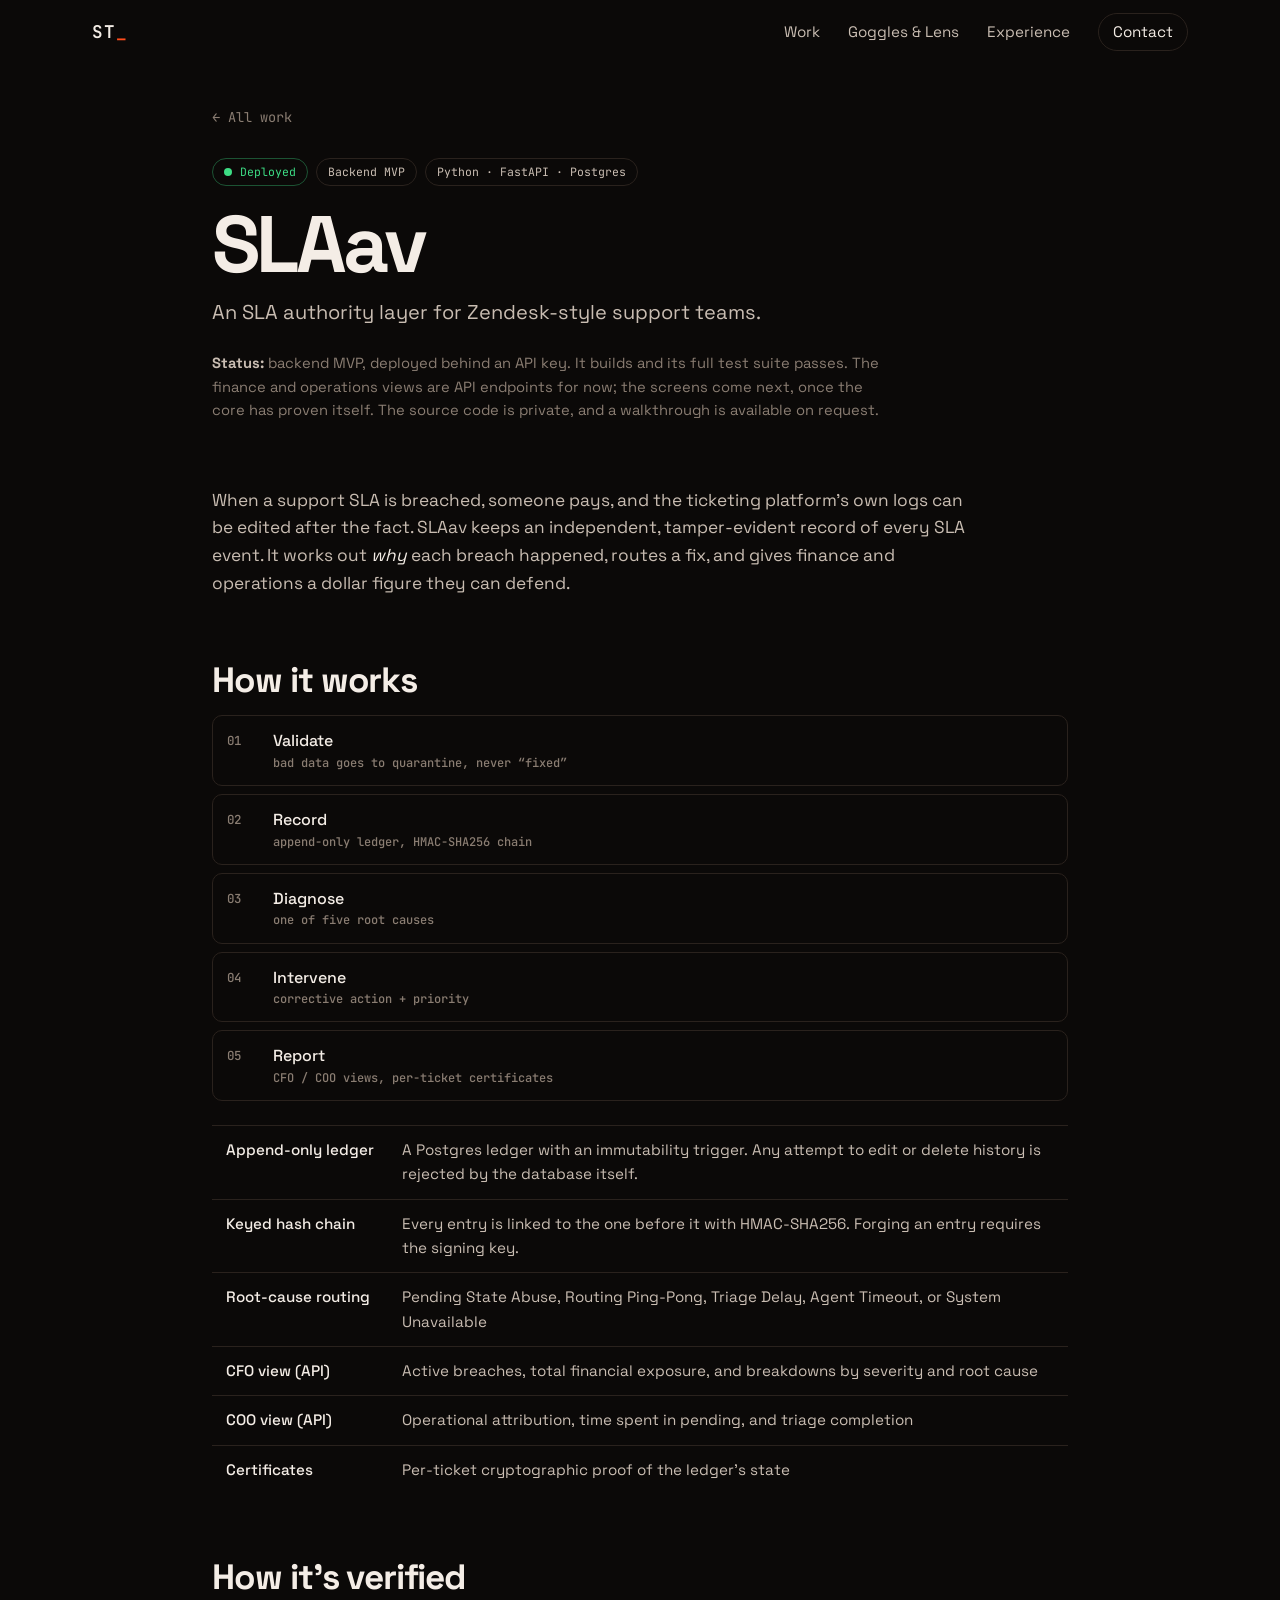
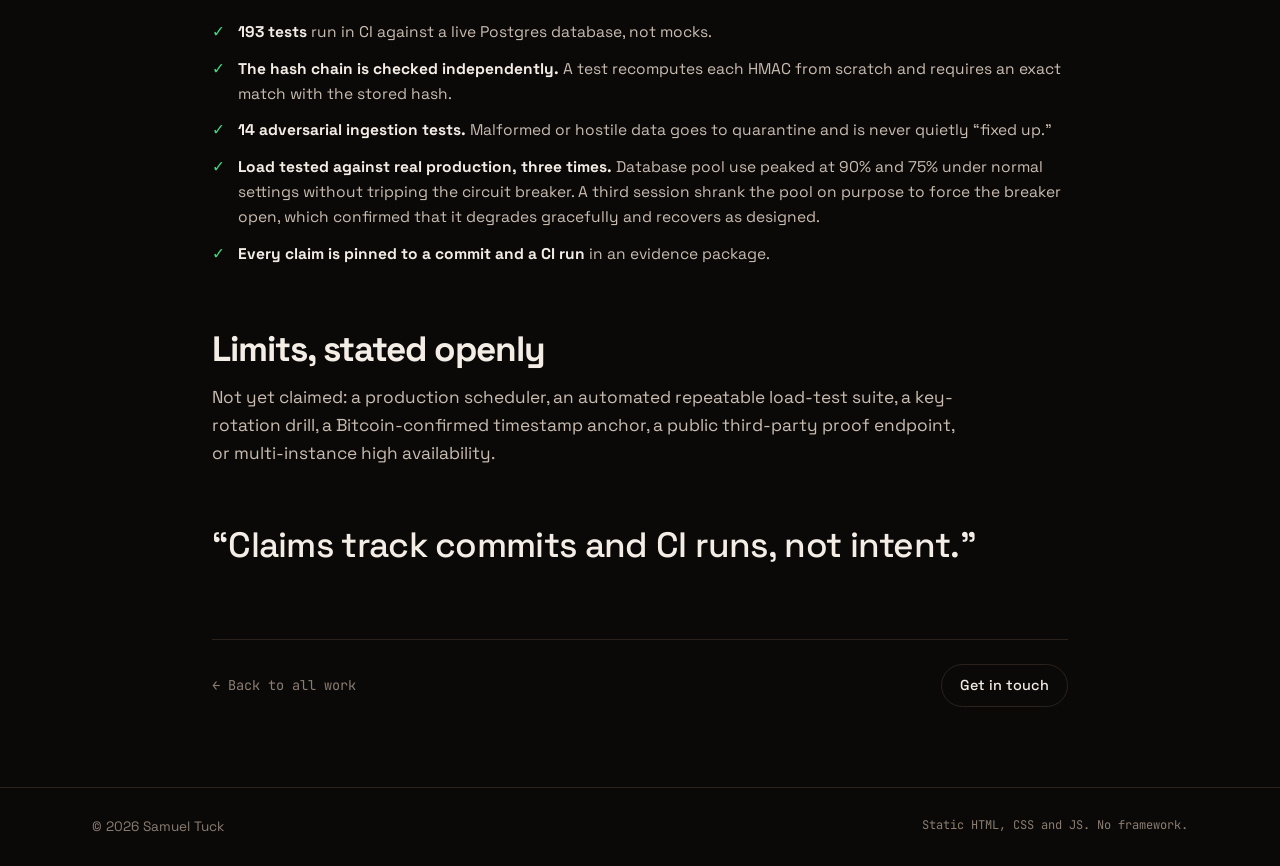
==== slaav.html @ 69db70e6 "Move write-ups onto the site as case-study pages MERCYZERO and SLAav write-ups now live at mercyzero" ====
<!DOCTYPE html>
<html lang="en">
<head>
  <meta charset="UTF-8">
  <meta name="viewport" content="width=device-width, initial-scale=1.0">
  <title>SLAav | Samuel Tuck</title>
  <meta name="description" content="SLAav: a tamper-evident SLA authority layer for support teams. How it works and how it is verified.">
  <meta name="theme-color" content="#0b0908">
  <link rel="preconnect" href="https://fonts.googleapis.com">
  <link rel="preconnect" href="https://fonts.gstatic.com" crossorigin>
  <link href="https://fonts.googleapis.com/css2?family=Space+Grotesk:wght@400;500;700&family=JetBrains+Mono:wght@400;600&display=swap" rel="stylesheet">
  <link rel="stylesheet" href="styles.css">
</head>
<body class="case">
  <a class="skip" href="#main">Skip to content</a>

  <header class="site-header scrolled" id="siteHeader">
    <div class="container nav">
      <a href="index.html" class="logo">ST<span class="ember">_</span></a>
      <nav class="nav-menu" id="navMenu" aria-label="Primary">
        <a href="index.html#work">Work</a>
        <a href="index.html#method">Goggles &amp; Lens</a>
        <a href="index.html#experience">Experience</a>
        <a href="index.html#contact" class="nav-cta">Contact</a>
      </nav>
      <button class="nav-toggle" id="navToggle" aria-label="Toggle menu" aria-expanded="false" aria-controls="navMenu">
        <span></span><span></span>
      </button>
    </div>
  </header>

  <main id="main" class="case-main">
    <div class="container case-wrap">
      <a class="back" href="index.html#work">← All work</a>

      <header class="case-head">
        <div class="feature-head">
          <span class="tag tag-live"><span class="dot"></span> Deployed</span>
          <span class="tag">Backend MVP</span>
          <span class="tag">Python · FastAPI · Postgres</span>
        </div>
        <h1 class="case-title">SLAav</h1>
        <p class="lede">An SLA authority layer for Zendesk-style support teams.</p>
        <p class="case-note"><b>Status:</b> backend MVP, deployed behind an API key. It builds and its full test suite passes. The finance and operations views are API endpoints for now; the screens come next, once the core has proven itself. The source code is private, and a walkthrough is available on request.</p>
      </header>

      <section class="case-sec">
        <p class="case-p">When a support SLA is breached, someone pays, and the ticketing platform's own logs can be edited after the fact. SLAav keeps an independent, tamper-evident record of every SLA event. It works out <em>why</em> each breach happened, routes a fix, and gives finance and operations a dollar figure they can defend.</p>
      </section>

      <section class="case-sec">
        <h2>How it works</h2>
        <figure class="pipeline">
          <ol>
            <li><span>01</span>Validate<em>bad data goes to quarantine, never &ldquo;fixed&rdquo;</em></li>
            <li><span>02</span>Record<em>append-only ledger, HMAC-SHA256 chain</em></li>
            <li><span>03</span>Diagnose<em>one of five root causes</em></li>
            <li><span>04</span>Intervene<em>corrective action + priority</em></li>
            <li><span>05</span>Report<em>CFO / COO views, per-ticket certificates</em></li>
          </ol>
        </figure>
        <div class="table-wrap">
          <table class="case-table">
            <tr><th>Append-only ledger</th><td>A Postgres ledger with an immutability trigger. Any attempt to edit or delete history is rejected by the database itself.</td></tr>
            <tr><th>Keyed hash chain</th><td>Every entry is linked to the one before it with HMAC-SHA256. Forging an entry requires the signing key.</td></tr>
            <tr><th>Root-cause routing</th><td>Pending State Abuse, Routing Ping-Pong, Triage Delay, Agent Timeout, or System Unavailable</td></tr>
            <tr><th>CFO view (API)</th><td>Active breaches, total financial exposure, and breakdowns by severity and root cause</td></tr>
            <tr><th>COO view (API)</th><td>Operational attribution, time spent in pending, and triage completion</td></tr>
            <tr><th>Certificates</th><td>Per-ticket cryptographic proof of the ledger's state</td></tr>
          </table>
        </div>
      </section>

      <section class="case-sec">
        <h2>How it's verified</h2>
        <ul class="proof">
          <li><b>193 tests</b> run in CI against a live Postgres database, not mocks.</li>
          <li><b>The hash chain is checked independently.</b> A test recomputes each HMAC from scratch and requires an exact match with the stored hash.</li>
          <li><b>14 adversarial ingestion tests.</b> Malformed or hostile data goes to quarantine and is never quietly &ldquo;fixed up.&rdquo;</li>
          <li><b>Load tested against real production, three times.</b> Database pool use peaked at 90% and 75% under normal settings without tripping the circuit breaker. A third session shrank the pool on purpose to force the breaker open, which confirmed that it degrades gracefully and recovers as designed.</li>
          <li><b>Every claim is pinned to a commit and a CI run</b> in an evidence package.</li>
        </ul>
      </section>

      <section class="case-sec">
        <h2>Limits, stated openly</h2>
        <p class="case-p">Not yet claimed: a production scheduler, an automated repeatable load-test suite, a key-rotation drill, a Bitcoin-confirmed timestamp anchor, a public third-party proof endpoint, or multi-instance high availability.</p>
        <blockquote class="motto">&ldquo;Claims track commits and CI runs, not intent.&rdquo;</blockquote>
      </section>

      <div class="case-end">
        <a class="back" href="index.html#work">← Back to all work</a>
        <a class="btn btn-ghost btn-sm" href="index.html#contact">Get in touch</a>
      </div>
    </div>
  </main>

  <footer class="footer">
    <div class="container footer-inner">
      <span>© 2026 Samuel Tuck</span>
      <span class="mono">Static HTML, CSS and JS. No framework.</span>
    </div>
  </footer>

  <script src="main.js"></script>
</body>
</html>
---- styles.css ----
:root {
  --bg: #0b0908;
  --bg-2: #13100e;
  --bg-3: #1b1613;
  --line: #2a221d;
  --text: #f4ede6;
  --text-2: #c9bdb2;
  --muted: #8a7d72;
  --hot: #ff4d1c;
  --hot-2: #ffb02e;
  --ok: #3ddc84;
  --bad: #ff5a5a;
  --grad: linear-gradient(100deg, var(--hot) 0%, var(--hot-2) 100%);
  --sans: "Space Grotesk", system-ui, -apple-system, "Segoe UI", sans-serif;
  --mono: "JetBrains Mono", ui-monospace, SFMono-Regular, Menlo, monospace;
  --max: 1160px;
  --radius: 14px;
}

*, *::before, *::after { box-sizing: border-box; margin: 0; padding: 0; }

html { scroll-behavior: smooth; scroll-padding-top: 72px; }

body {
  background: var(--bg);
  color: var(--text);
  font-family: var(--sans);
  line-height: 1.6;
  -webkit-font-smoothing: antialiased;
  overflow-x: hidden;
}

a { color: inherit; text-decoration: none; }
code, .mono { font-family: var(--mono); }
::selection { background: var(--hot); color: #000; }

.skip {
  position: absolute; left: -999px; top: 8px;
  background: var(--hot); color: #000; padding: 8px 12px; border-radius: 6px; z-index: 100;
}
.skip:focus { left: 8px; }

:focus-visible { outline: 2px solid var(--hot-2); outline-offset: 3px; border-radius: 4px; }

.container { width: 100%; max-width: var(--max); margin: 0 auto; padding: 0 16px; }
@media (min-width: 720px) { .container { padding: 0 32px; } }

.hot {
  background: var(--grad);
  -webkit-background-clip: text; background-clip: text;
  color: transparent;
}
.ember { color: var(--hot); }

/* Header */
.site-header {
  position: fixed; inset: 0 0 auto 0; z-index: 50;
  transition: background .3s, border-color .3s;
  border-bottom: 1px solid transparent;
}
.site-header.scrolled {
  background: rgba(11, 9, 8, .82);
  backdrop-filter: blur(12px);
  border-color: var(--line);
}
.nav { display: flex; align-items: center; justify-content: space-between; height: 64px; }
.logo { font-family: var(--mono); font-weight: 600; font-size: 1.1rem; letter-spacing: .05em; }
.nav-menu { display: flex; gap: 28px; align-items: center; font-size: .95rem; color: var(--text-2); }
.nav-menu a { transition: color .2s; }
.nav-menu a:hover { color: var(--text); }
.nav-cta { color: var(--text) !important; border: 1px solid var(--line); padding: 6px 14px; border-radius: 999px; }
.nav-cta:hover { border-color: var(--hot); }
.nav-toggle { display: none; background: none; border: 0; width: 36px; height: 36px; cursor: pointer; position: relative; }
.nav-toggle span { position: absolute; left: 7px; right: 7px; height: 2px; background: var(--text); transition: transform .25s; }
.nav-toggle span:first-child { top: 13px; }
.nav-toggle span:last-child { top: 21px; }
.nav-toggle.open span:first-child { transform: translateY(4px) rotate(45deg); }
.nav-toggle.open span:last-child { transform: translateY(-4px) rotate(-45deg); }

@media (max-width: 719px) {
  .nav-toggle { display: block; }
  .nav-menu {
    position: fixed; top: 64px; left: 0; right: 0;
    flex-direction: column; align-items: flex-start; gap: 0;
    background: var(--bg); border-bottom: 1px solid var(--line);
    padding: 8px 16px 20px; transform: translateY(-120%); transition: transform .3s;
  }
  .nav-menu.open { transform: none; }
  .nav-menu a { padding: 12px 0; width: 100%; }
  .nav-cta { border: 0; padding: 12px 0; }
}

/* Hero */
.hero { position: relative; padding: 140px 0 72px; overflow: hidden; }
.glow {
  position: absolute; width: 900px; height: 900px; top: -420px; right: -260px;
  background: radial-gradient(closest-side, rgba(255, 77, 28, .28), rgba(255, 176, 46, .08) 55%, transparent 75%);
  pointer-events: none; filter: blur(10px);
  animation: drift 14s ease-in-out infinite alternate;
}
.glow-low { top: auto; bottom: -520px; left: 50%; right: auto; transform: translateX(-50%); animation: none; }
@keyframes drift { to { transform: translate(-120px, 80px) scale(1.1); } }

.hero-grid { position: relative; display: grid; gap: 48px; align-items: center; }
@media (min-width: 960px) { .hero-grid { grid-template-columns: 1.15fr 1fr; } }

.eyebrow {
  display: inline-flex; align-items: center; gap: 10px;
  font-family: var(--mono); font-size: .8rem; color: var(--text-2);
  border: 1px solid var(--line); border-radius: 999px; padding: 6px 14px; margin-bottom: 28px;
}
.dot { width: 8px; height: 8px; border-radius: 50%; background: var(--ok); box-shadow: 0 0 0 0 rgba(61, 220, 132, .6); animation: pulse 2s infinite; display: inline-block; }
@keyframes pulse { 70% { box-shadow: 0 0 0 8px rgba(61, 220, 132, 0); } 100% { box-shadow: 0 0 0 0 rgba(61, 220, 132, 0); } }

h1 { font-size: clamp(2.8rem, 8vw, 5.6rem); line-height: .98; letter-spacing: -.04em; font-weight: 700; margin-bottom: 24px; }
.lede { font-size: clamp(1.05rem, 2vw, 1.25rem); color: var(--text-2); max-width: 34em; margin-bottom: 36px; }

.cta-row { display: flex; flex-wrap: wrap; gap: 12px; }
.cta-row.center { justify-content: center; }
.btn {
  display: inline-flex; align-items: center; justify-content: center;
  padding: 13px 24px; border-radius: 999px; font-weight: 500;
  transition: transform .2s, box-shadow .2s, border-color .2s, background .2s;
}
.btn-hot { background: var(--grad); color: #140a05; box-shadow: 0 8px 30px -8px rgba(255, 77, 28, .6); }
.btn-hot:hover { transform: translateY(-2px); box-shadow: 0 14px 40px -10px rgba(255, 77, 28, .75); }
.btn-ghost { border: 1px solid var(--line); color: var(--text); }
.btn-ghost:hover { border-color: var(--hot); background: rgba(255, 77, 28, .06); }

/* Terminal */
.terminal {
  background: rgba(19, 16, 14, .9); border: 1px solid var(--line); border-radius: var(--radius);
  box-shadow: 0 30px 80px -30px rgba(0, 0, 0, .8), 0 0 0 1px rgba(255, 77, 28, .05);
  overflow: hidden; min-width: 0;
}
.term-bar { display: flex; align-items: center; gap: 7px; padding: 12px 14px; border-bottom: 1px solid var(--line); }
.term-bar i { width: 11px; height: 11px; border-radius: 50%; background: var(--line); }
.term-bar i:first-child { background: var(--hot); }
.term-bar span { margin-left: 10px; font-family: var(--mono); font-size: .75rem; color: var(--muted); }
.term-body { padding: 18px 20px; font-size: clamp(.7rem, 1.6vw, .85rem); line-height: 1.75; color: var(--text-2); overflow-x: auto; min-height: 21em; }
.term-body .ok { color: var(--ok); }
.term-body .bad { color: var(--bad); }
.term-body .cmd { color: var(--text); }
.term-body .arrow { color: var(--hot-2); }
.caret { display: inline-block; width: .6em; height: 1.1em; background: var(--hot); vertical-align: text-bottom; animation: blink 1s steps(1) infinite; }
@keyframes blink { 50% { opacity: 0; } }

/* Stats */
.stats {
  position: relative; display: grid; grid-template-columns: repeat(2, 1fr); gap: 1px;
  margin-top: 72px; background: var(--line); border: 1px solid var(--line); border-radius: var(--radius); overflow: hidden;
}
@media (min-width: 720px) { .stats { grid-template-columns: repeat(4, 1fr); } }
.stat { background: var(--bg); padding: 24px 20px; }
.stat b { display: block; font-size: clamp(1.8rem, 4vw, 2.6rem); letter-spacing: -.03em; font-weight: 700; }
.stat span { font-size: .85rem; color: var(--muted); }

/* Sections */
.section { padding: 112px 0; position: relative; }
.section-dark { background: var(--bg-2); border-block: 1px solid var(--line); }
.kicker { font-family: var(--mono); font-size: .8rem; color: var(--hot); letter-spacing: .08em; margin-bottom: 12px; }
h2 { font-size: clamp(2rem, 5vw, 3.2rem); letter-spacing: -.03em; line-height: 1.08; margin-bottom: 20px; }
.section-lede { color: var(--text-2); font-size: 1.1rem; max-width: 40em; }

/* Feature cards */
.feature {
  margin-top: 56px; padding: clamp(24px, 4vw, 48px);
  border: 1px solid var(--line); border-radius: 20px;
  background:
    radial-gradient(600px 300px at 100% 0%, rgba(255, 77, 28, .12), transparent 70%),
    var(--bg-2);
  position: relative; overflow: hidden;
}
.feature-alt { background: radial-gradient(600px 300px at 0% 0%, rgba(255, 176, 46, .09), transparent 70%), var(--bg-2); }
.feature-head { display: flex; flex-wrap: wrap; gap: 8px; margin-bottom: 18px; }
.tag {
  display: inline-flex; align-items: center; gap: 8px;
  font-family: var(--mono); font-size: .72rem; color: var(--text-2);
  border: 1px solid var(--line); border-radius: 999px; padding: 4px 11px; white-space: nowrap;
}
.tag-hot { color: #140a05; background: var(--grad); border-color: transparent; font-weight: 600; }
.tag-live { color: var(--ok); border-color: rgba(61, 220, 132, .35); }
.feature-title { font-size: clamp(2.4rem, 7vw, 4.4rem); letter-spacing: -.045em; line-height: 1; }
.feature-sub { color: var(--text-2); font-size: 1.15rem; margin: 10px 0 32px; }
.feature-grid { display: grid; gap: 40px; }
@media (min-width: 960px) { .feature-grid { grid-template-columns: 1.2fr 1fr; } }
.feature-grid p { color: var(--text-2); margin-bottom: 16px; }
.proof { list-style: none; margin-top: 24px; display: grid; gap: 12px; }
.proof li { position: relative; padding-left: 26px; color: var(--text-2); font-size: .97rem; }
.proof li::before { content: "✓"; position: absolute; left: 0; color: var(--ok); font-weight: 700; }
.proof b { color: var(--text); }
.proof code { font-size: .85em; color: var(--hot-2); }
.feature-foot { margin-top: 32px; padding-top: 20px; border-top: 1px solid var(--line); }
.link { font-family: var(--mono); font-size: .88rem; color: var(--hot-2); }
.link:hover { color: var(--hot); }

figcaption { font-family: var(--mono); font-size: .75rem; color: var(--muted); text-transform: uppercase; letter-spacing: .1em; margin-bottom: 14px; }

/* Pipeline */
.pipeline ol { list-style: none; display: grid; gap: 8px; }
.pipeline li {
  display: grid; grid-template-columns: 34px 1fr; column-gap: 12px;
  padding: 12px 14px; border: 1px solid var(--line); border-radius: 10px; background: var(--bg);
  font-weight: 500; transition: border-color .4s, transform .4s, box-shadow .4s;
}
.pipeline li span { grid-row: span 2; font-family: var(--mono); font-size: .78rem; color: var(--muted); padding-top: 3px; }
.pipeline li em { font-style: normal; font-family: var(--mono); font-size: .75rem; color: var(--muted); }
.pipeline li.lit { border-color: var(--hot); box-shadow: 0 0 24px -8px rgba(255, 77, 28, .6); transform: translateX(4px); }
.pipeline li.lit span { color: var(--hot); }

/* Hash chain */
.chain { display: flex; flex-direction: column; }
.block {
  border: 1px solid var(--line); border-radius: 10px; background: var(--bg); padding: 14px 16px;
  display: grid; gap: 2px; font-weight: 500;
}
.block small { font-family: var(--mono); color: var(--muted); font-size: .72rem; }
.block code { font-size: .75rem; color: var(--hot-2); overflow-wrap: anywhere; }
.block-reject { border-color: rgba(255, 90, 90, .45); }
.block-reject code { color: var(--bad); }
.link-line { width: 2px; height: 22px; margin-left: 24px; background: repeating-linear-gradient(to bottom, var(--hot) 0 4px, transparent 4px 8px); }

/* Small cards */
.cards { display: grid; gap: 16px; margin-top: 24px; }
@media (min-width: 720px) { .cards { grid-template-columns: repeat(3, 1fr); } }
.card {
  border: 1px solid var(--line); border-radius: var(--radius); padding: 24px; background: var(--bg-2);
  transition: border-color .25s, transform .25s;
}
.card:hover { border-color: rgba(255, 77, 28, .5); transform: translateY(-3px); }
.card-top { display: flex; justify-content: space-between; align-items: center; gap: 10px; margin-bottom: 12px; flex-wrap: wrap; }
.card h3 { font-size: 1.3rem; letter-spacing: -.02em; }
.card p { color: var(--text-2); font-size: .95rem; }
.card .mono { margin-top: 14px; font-size: .75rem; color: var(--muted); }

/* Method */
.steps { display: grid; gap: 1px; margin-top: 48px; background: var(--line); border: 1px solid var(--line); border-radius: var(--radius); overflow: hidden; }
@media (min-width: 720px) { .steps { grid-template-columns: repeat(2, 1fr); } }
@media (min-width: 1040px) { .steps { grid-template-columns: repeat(5, 1fr); } }
.step { background: var(--bg-2); padding: 28px 22px; transition: background .3s; }
.step:hover { background: var(--bg-3); }
.step-n { font-family: var(--mono); font-size: .8rem; color: var(--hot); }
.step h3 { font-size: 1.15rem; margin: 10px 0 8px; letter-spacing: -.01em; }
.step p { font-size: .92rem; color: var(--text-2); }
.motto { margin-top: 56px; font-size: clamp(1.4rem, 3.4vw, 2.2rem); letter-spacing: -.02em; line-height: 1.25; font-weight: 500; max-width: 24em; }

/* Experience */
.exp-grid { display: grid; gap: 48px; margin-top: 16px; }
@media (min-width: 960px) { .exp-grid { grid-template-columns: 1fr 1fr; } }
.skills { display: flex; flex-wrap: wrap; gap: 8px; margin-top: 28px; }
.skills span { font-size: .85rem; border: 1px solid var(--line); padding: 6px 12px; border-radius: 999px; color: var(--text-2); }
.timeline { list-style: none; border-left: 1px solid var(--line); padding-left: 28px; display: grid; gap: 32px; }
.timeline li { position: relative; }
.timeline li::before {
  content: ""; position: absolute; left: -34px; top: 6px; width: 11px; height: 11px; border-radius: 50%;
  background: var(--bg); border: 2px solid var(--hot);
}
.timeline time { font-family: var(--mono); font-size: .8rem; color: var(--hot-2); }
.timeline h3 { font-size: 1.15rem; margin: 2px 0 6px; }
.timeline p { color: var(--text-2); font-size: .95rem; }

/* Contact */
.contact { text-align: center; overflow: hidden; }
.contact-inner { position: relative; }
.contact h2 { max-width: 16em; margin-inline: auto; }
.contact .section-lede { margin: 0 auto 36px; }

.footer { border-top: 1px solid var(--line); padding: 28px 0; font-size: .85rem; color: var(--muted); }
.footer-inner { display: flex; justify-content: space-between; flex-wrap: wrap; gap: 12px; }
.footer .mono { font-size: .75rem; }

/* Defects */
.bugs { margin-top: 36px; }
.bugs-title { font-family: var(--mono); font-size: .75rem; color: var(--muted); text-transform: uppercase; letter-spacing: .1em; margin-bottom: 14px; }
.bug-grid { display: grid; gap: 12px; }
@media (min-width: 860px) { .bug-grid { grid-template-columns: repeat(3, 1fr); } }
.bug { border: 1px solid var(--line); border-radius: 12px; background: var(--bg); padding: 18px; }
.bug h4 { font-size: 1rem; margin: 10px 0 6px; line-height: 1.3; }
.bug p { font-size: .88rem; color: var(--text-2); margin: 0; }
.sev { font-family: var(--mono); font-size: .68rem; font-weight: 600; padding: 2px 8px; border-radius: 4px; background: rgba(255, 176, 46, .14); color: var(--hot-2); }
.sev-high { background: rgba(255, 90, 90, .15); color: var(--bad); }
.sev-low { background: rgba(138, 125, 114, .18); color: var(--text-2); }
.feature-foot { display: flex; flex-wrap: wrap; gap: 24px; }

/* Goggles & Lens */
.gl { display: grid; gap: 12px; margin-top: 44px; align-items: stretch; }
@media (min-width: 960px) { .gl { grid-template-columns: 1fr auto 1fr auto 1fr; } }
.gl-layer { border: 1px solid var(--line); border-radius: var(--radius); background: var(--bg); padding: 24px; display: flex; flex-direction: column; gap: 8px; }
.gl-layer h3 { font-size: 1.6rem; letter-spacing: -.03em; }
.gl-layer p { color: var(--text-2); font-size: .95rem; flex: 1; }
.gl-layer b { color: var(--text); }
.gl-layer code { font-size: .78rem; color: var(--hot-2); background: var(--bg-3); border-radius: 6px; padding: 8px 10px; overflow-wrap: anywhere; }
.gl-tag { font-family: var(--mono); font-size: .72rem; color: var(--hot); }
.gl-out { border-color: rgba(255, 77, 28, .5); box-shadow: 0 0 40px -16px rgba(255, 77, 28, .6); }
.gl-op { display: flex; align-items: center; justify-content: center; font-size: 2rem; font-weight: 700; color: var(--hot); }
.sub-h { margin-top: 64px; font-size: 1.3rem; letter-spacing: -.01em; }
.sub-h + .steps { margin-top: 20px; }

/* Education */
.edu { margin-top: 36px; }
.edu ul { list-style: none; display: grid; gap: 10px; }
.edu li { color: var(--text-2); font-size: .95rem; padding-left: 18px; position: relative; }
.edu li::before { content: ""; position: absolute; left: 0; top: .6em; width: 7px; height: 7px; background: var(--hot); border-radius: 2px; }
.edu b { color: var(--text); }
.lede b { color: var(--text); font-weight: 500; }

.btn-sm { padding: 9px 18px; font-size: .9rem; }
.feature-foot { align-items: center; }
.card { display: flex; flex-direction: column; }
.card .link { margin-top: 14px; font-size: .82rem; }
.card-hot { border-color: rgba(255, 77, 28, .35); }
.foot-link:hover { color: var(--hot-2); }

.key-note { color: var(--muted); font-size: .8em; margin-left: 4px; }

.card-links { display: flex; gap: 20px; margin-top: auto; padding-top: 14px; }
.card-links .link { margin-top: 0; }

.b2f { margin-top: 40px; padding: 28px clamp(20px, 3vw, 32px); border-left: 3px solid var(--hot); background: var(--bg-2); border-radius: 0 var(--radius) var(--radius) 0; }
.b2f p:last-child { color: var(--text-2); font-size: 1.05rem; max-width: 46em; }
.b2f b { color: var(--text); }

.goal-first { margin-top: 20px; color: var(--text-2); font-size: 1.1rem; max-width: 40em; padding-left: 16px; border-left: 3px solid var(--hot); }
.goal-first b { color: var(--text); }

/* Case-study pages */
.case-main { padding: 104px 0 80px; }
.case-wrap { max-width: 920px; }
.back { font-family: var(--mono); font-size: .85rem; color: var(--muted); }
.back:hover { color: var(--hot-2); }
.case-head { margin: 28px 0 8px; }
.case-title { font-size: clamp(2.8rem, 9vw, 5rem); letter-spacing: -.045em; line-height: 1; margin: 6px 0 12px; }
.case-head .lede { margin-bottom: 24px; }
.case-note { margin-top: 20px; color: var(--muted); font-size: .92rem; max-width: 46em; }
.case-note b { color: var(--text-2); }
.case-sec { margin-top: 64px; }
.case-sec h2 { font-size: clamp(1.6rem, 4vw, 2.2rem); margin-bottom: 16px; }
.case-p { color: var(--text-2); font-size: 1.08rem; max-width: 44em; }
.case-p em { color: var(--text); }
.inline { color: var(--hot-2); text-decoration: underline; text-underline-offset: 3px; }
.shot { margin-top: 32px; }
.shot figcaption { text-transform: none; letter-spacing: 0; font-family: var(--sans); font-size: 1rem; color: var(--text-2); margin-bottom: 12px; }
.shot figcaption b { color: var(--text); }
.shot img { display: block; width: 100%; height: auto; border: 1px solid var(--line); border-radius: 12px; }
.shot-phone { display: grid; gap: 20px; align-items: center; }
.shot-phone img { max-width: 280px; }
@media (min-width: 720px) { .shot-phone { grid-template-columns: 280px 1fr; } }
.case .pipeline { margin-bottom: 24px; }
.table-wrap { overflow-x: auto; }
.case-table { width: 100%; border-collapse: collapse; font-size: .95rem; }
.case-table th, .case-table td { text-align: left; vertical-align: top; padding: 12px 14px; border-top: 1px solid var(--line); }
.case-table th { font-weight: 500; white-space: nowrap; color: var(--text); width: 1%; }
.case-table td { color: var(--text-2); }
@media (max-width: 560px) { .case-table th { white-space: normal; width: 34%; } }
.case-end { margin-top: 72px; padding-top: 24px; border-top: 1px solid var(--line); display: flex; justify-content: space-between; align-items: center; gap: 16px; flex-wrap: wrap; }
.stacks { margin-top: 28px; color: var(--text-2); font-size: .95rem; }
.stacks .bugs-title { display: block; margin-bottom: 8px; }

/* Reveal */
.reveal { opacity: 0; transform: translateY(24px); transition: opacity .8s ease, transform .8s ease; }
.reveal.in { opacity: 1; transform: none; }

@media (prefers-reduced-motion: reduce) {
  html { scroll-behavior: auto; }
  *, *::before, *::after { animation: none !important; transition: none !important; }
  .reveal { opacity: 1; transform: none; }
}
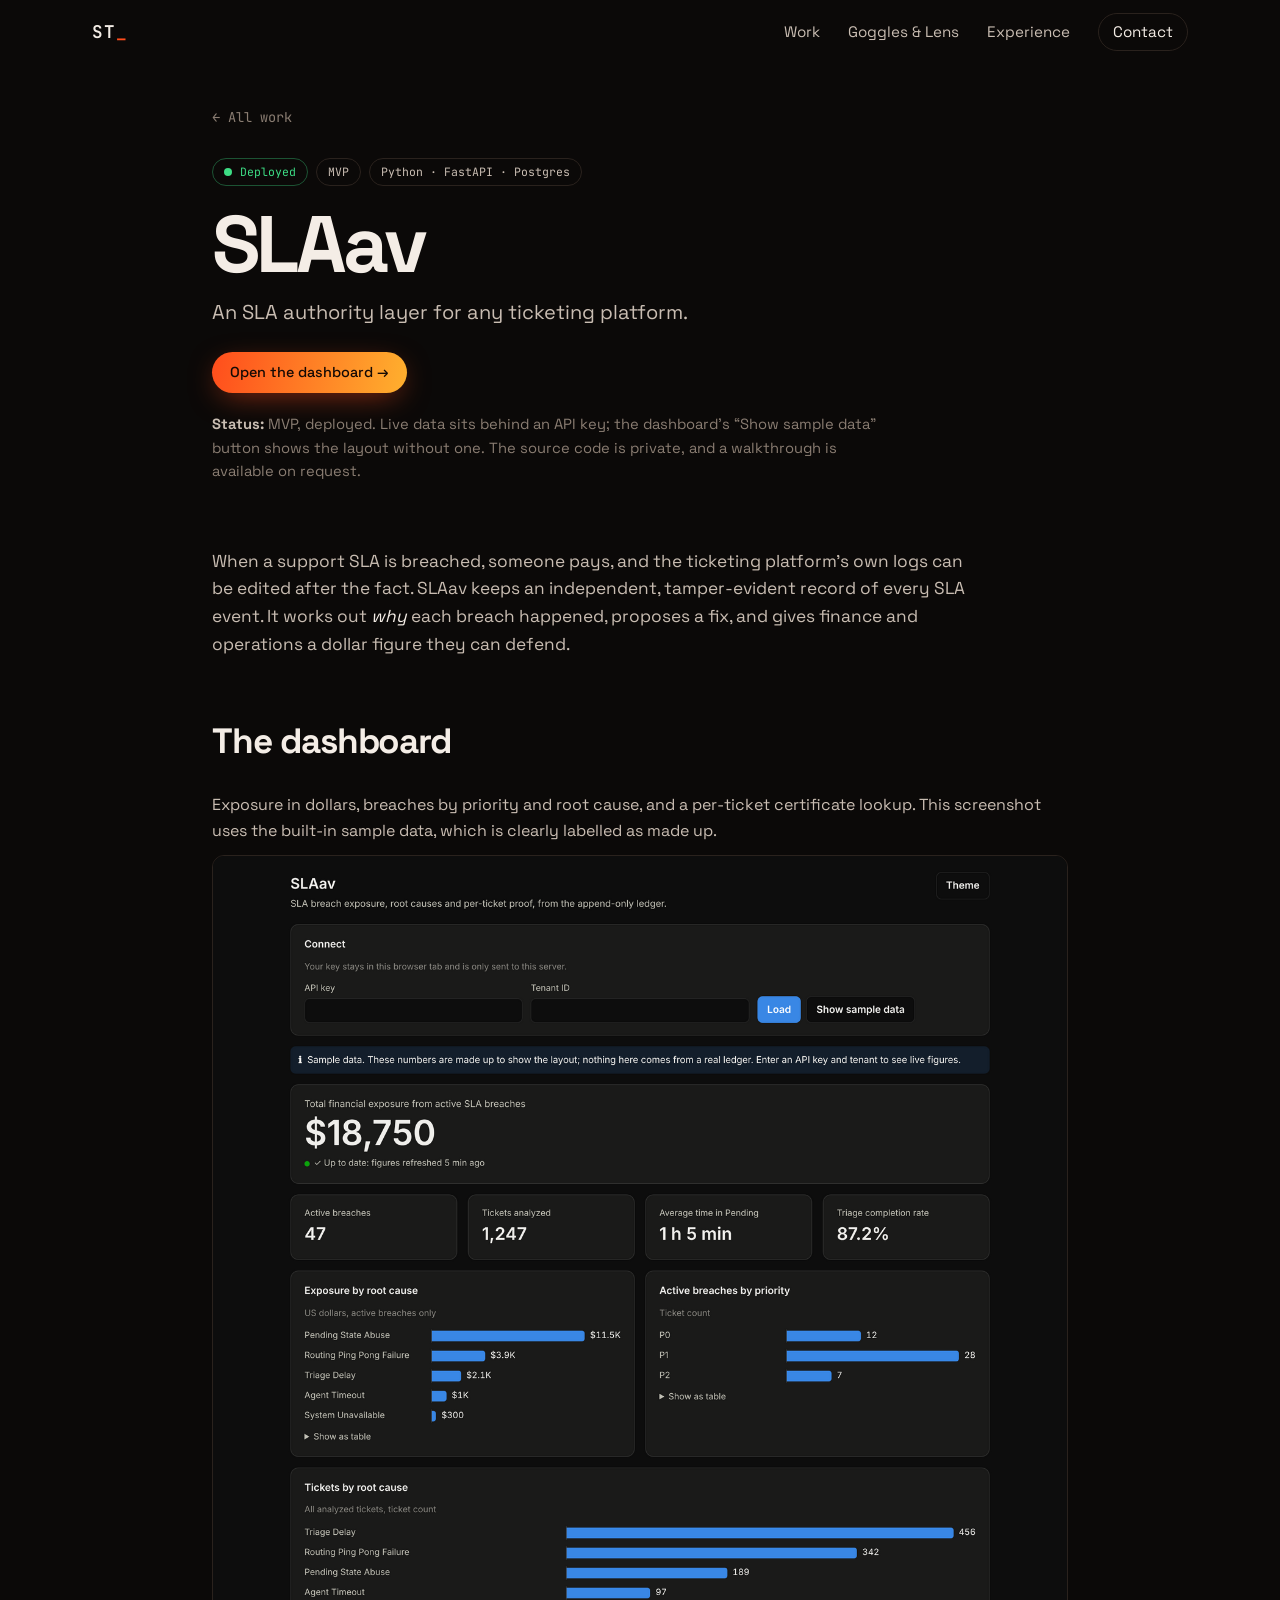
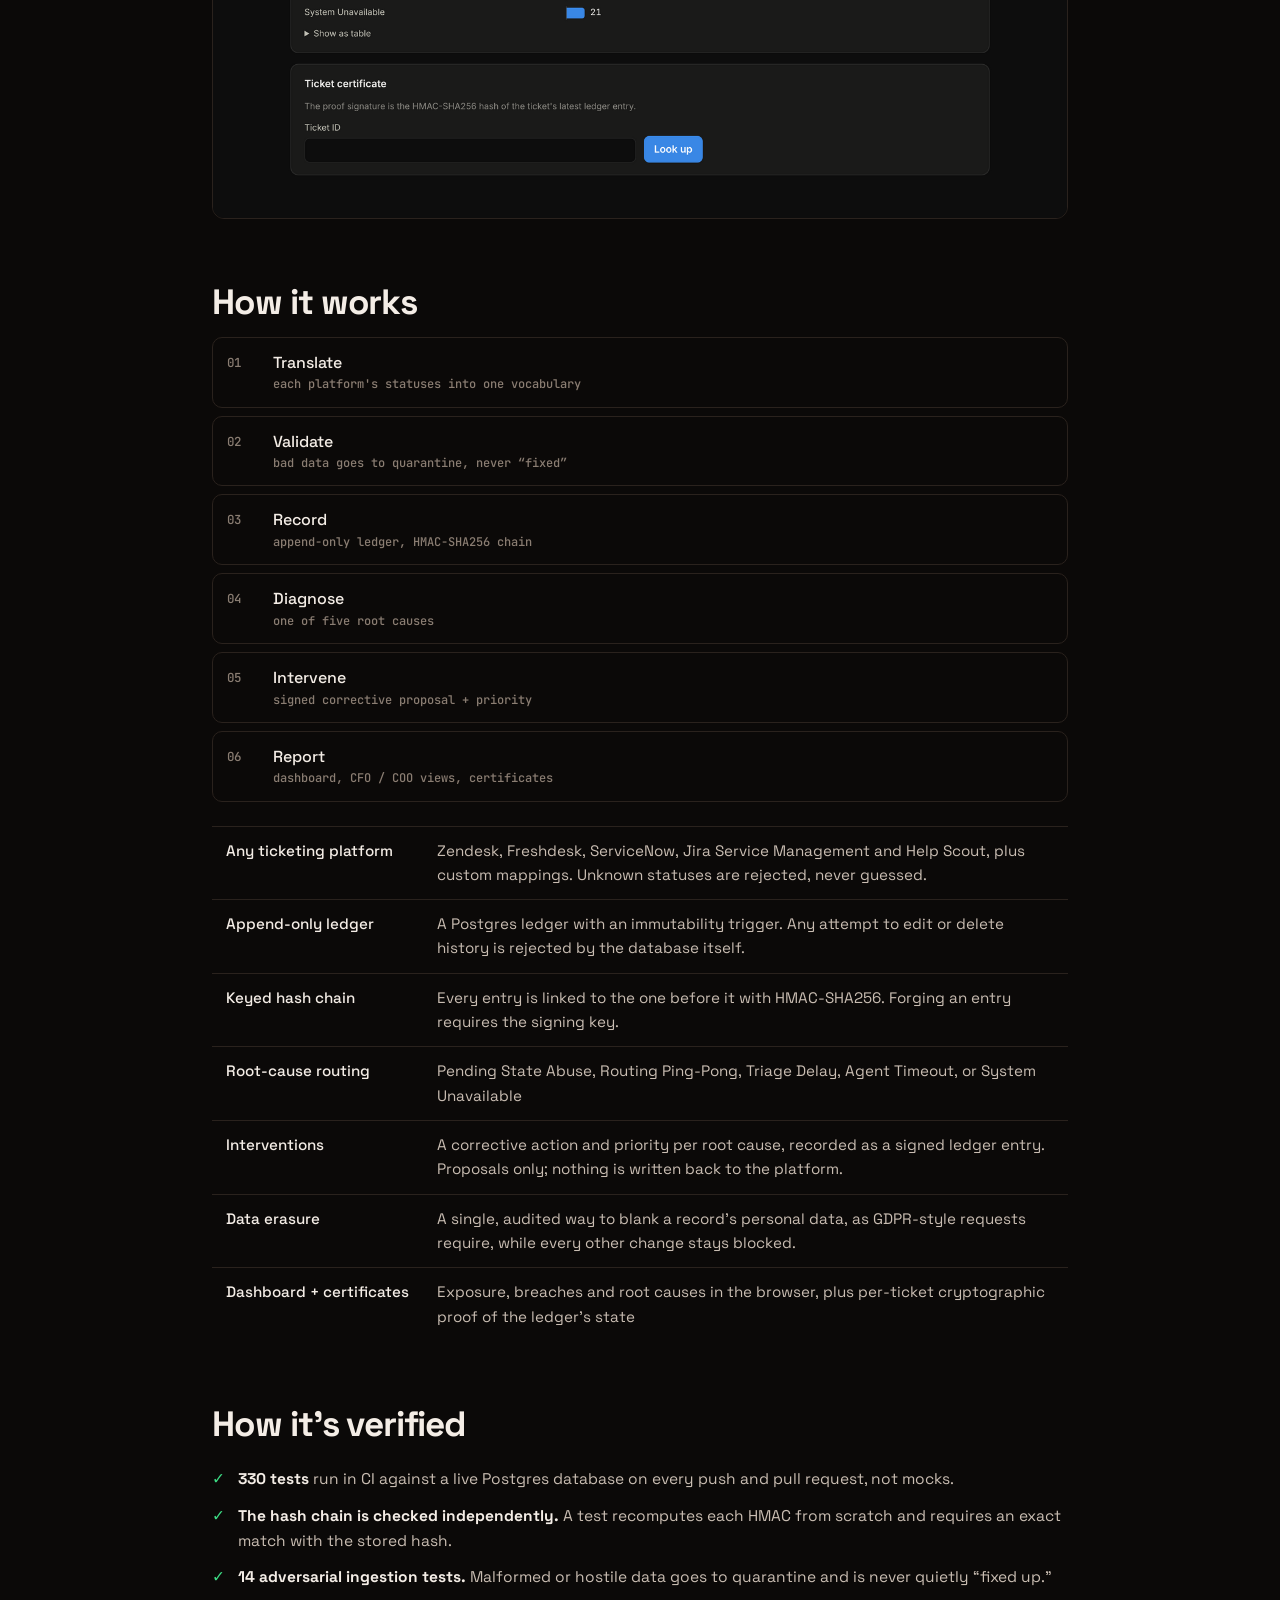
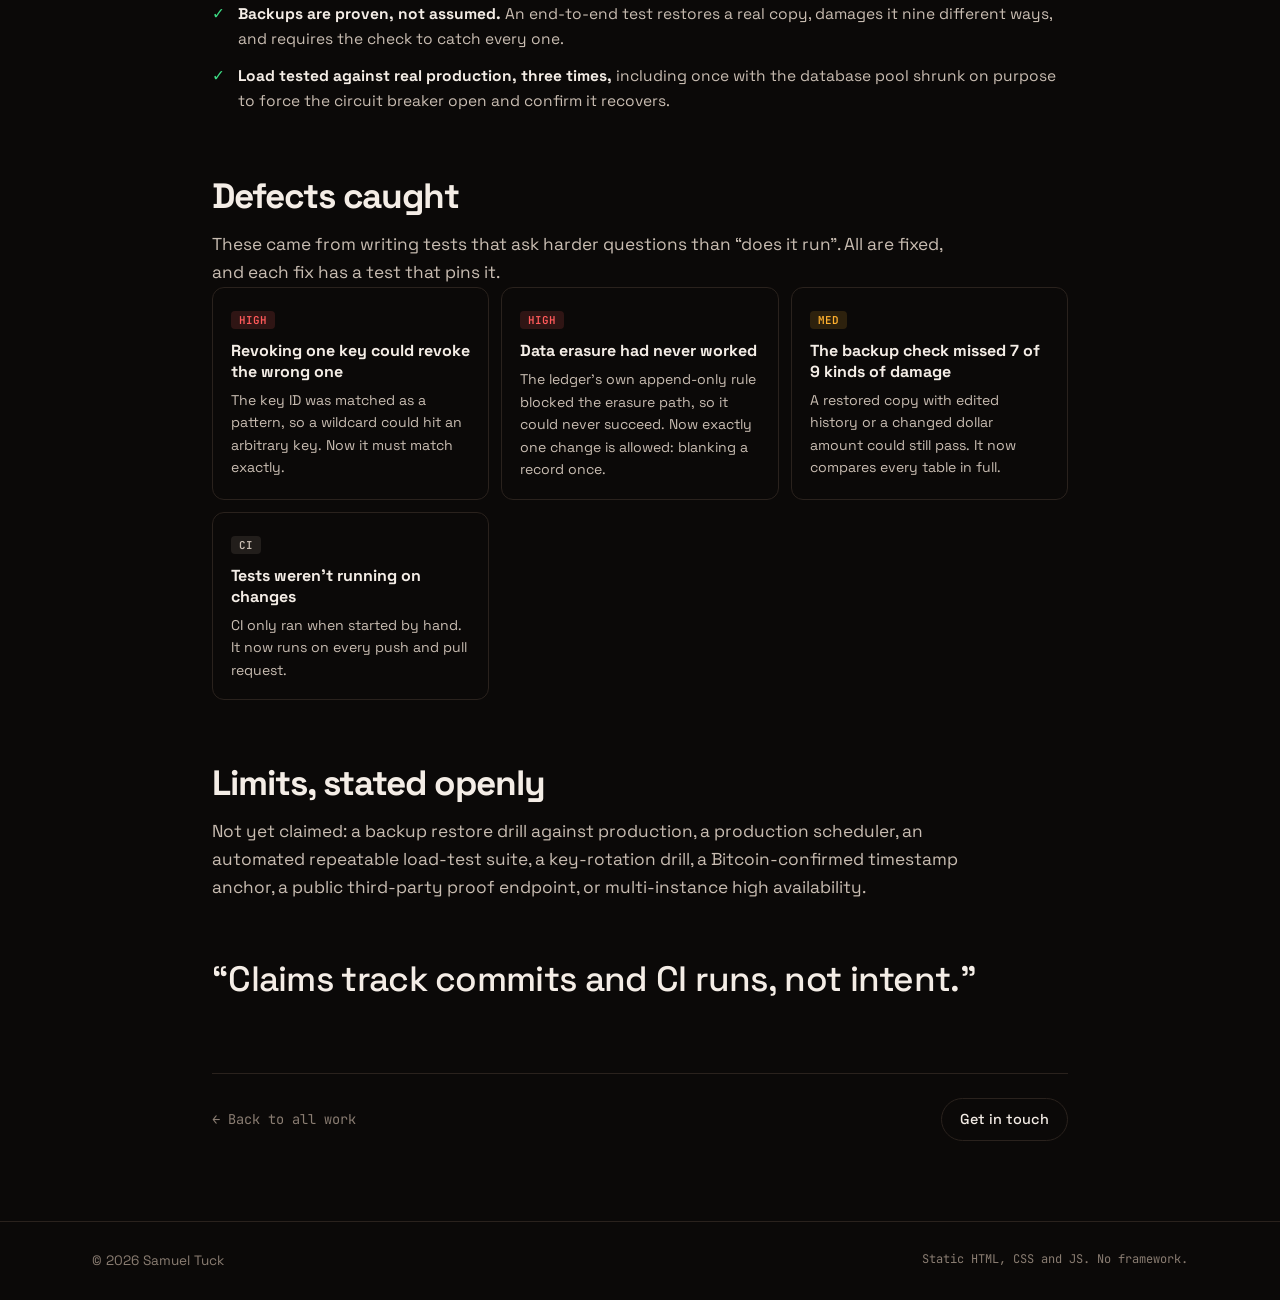
==== commit ca7c390c: "Update SLAav: any platform, dashboard, 330 tests, defects caught Replaces outdated claims (193 tests" ====
--- a/slaav.html
+++ b/slaav.html
@@ -36,37 +36,50 @@
       <header class="case-head">
         <div class="feature-head">
           <span class="tag tag-live"><span class="dot"></span> Deployed</span>
-          <span class="tag">Backend MVP</span>
+          <span class="tag">MVP</span>
           <span class="tag">Python · FastAPI · Postgres</span>
         </div>
         <h1 class="case-title">SLAav</h1>
-        <p class="lede">An SLA authority layer for Zendesk-style support teams.</p>
-        <p class="case-note"><b>Status:</b> backend MVP, deployed behind an API key. It builds and its full test suite passes. The finance and operations views are API endpoints for now; the screens come next, once the core has proven itself. The source code is private, and a walkthrough is available on request.</p>
+        <p class="lede">An SLA authority layer for any ticketing platform.</p>
+        <div class="cta-row">
+          <a class="btn btn-hot btn-sm" href="https://slaav-production-17a9.up.railway.app/dashboard" target="_blank" rel="noopener">Open the dashboard →</a>
+        </div>
+        <p class="case-note"><b>Status:</b> MVP, deployed. Live data sits behind an API key; the dashboard's &ldquo;Show sample data&rdquo; button shows the layout without one. The source code is private, and a walkthrough is available on request.</p>
       </header>
 
       <section class="case-sec">
-        <p class="case-p">When a support SLA is breached, someone pays, and the ticketing platform's own logs can be edited after the fact. SLAav keeps an independent, tamper-evident record of every SLA event. It works out <em>why</em> each breach happened, routes a fix, and gives finance and operations a dollar figure they can defend.</p>
+        <p class="case-p">When a support SLA is breached, someone pays, and the ticketing platform's own logs can be edited after the fact. SLAav keeps an independent, tamper-evident record of every SLA event. It works out <em>why</em> each breach happened, proposes a fix, and gives finance and operations a dollar figure they can defend.</p>
+      </section>
+
+      <section class="case-sec">
+        <h2>The dashboard</h2>
+        <figure class="shot">
+          <figcaption>Exposure in dollars, breaches by priority and root cause, and a per-ticket certificate lookup. This screenshot uses the built-in sample data, which is clearly labelled as made up.</figcaption>
+          <img src="showcase/slaav/screenshots/dashboard.png" alt="The SLAav dashboard showing total exposure, active breaches, and bar charts by root cause and priority" loading="lazy" width="1400" height="1576">
+        </figure>
       </section>
 
       <section class="case-sec">
         <h2>How it works</h2>
         <figure class="pipeline">
           <ol>
-            <li><span>01</span>Validate<em>bad data goes to quarantine, never &ldquo;fixed&rdquo;</em></li>
-            <li><span>02</span>Record<em>append-only ledger, HMAC-SHA256 chain</em></li>
-            <li><span>03</span>Diagnose<em>one of five root causes</em></li>
-            <li><span>04</span>Intervene<em>corrective action + priority</em></li>
-            <li><span>05</span>Report<em>CFO / COO views, per-ticket certificates</em></li>
+            <li><span>01</span>Translate<em>each platform's statuses into one vocabulary</em></li>
+            <li><span>02</span>Validate<em>bad data goes to quarantine, never &ldquo;fixed&rdquo;</em></li>
+            <li><span>03</span>Record<em>append-only ledger, HMAC-SHA256 chain</em></li>
+            <li><span>04</span>Diagnose<em>one of five root causes</em></li>
+            <li><span>05</span>Intervene<em>signed corrective proposal + priority</em></li>
+            <li><span>06</span>Report<em>dashboard, CFO / COO views, certificates</em></li>
           </ol>
         </figure>
         <div class="table-wrap">
           <table class="case-table">
+            <tr><th>Any ticketing platform</th><td>Zendesk, Freshdesk, ServiceNow, Jira Service Management and Help Scout, plus custom mappings. Unknown statuses are rejected, never guessed.</td></tr>
             <tr><th>Append-only ledger</th><td>A Postgres ledger with an immutability trigger. Any attempt to edit or delete history is rejected by the database itself.</td></tr>
             <tr><th>Keyed hash chain</th><td>Every entry is linked to the one before it with HMAC-SHA256. Forging an entry requires the signing key.</td></tr>
             <tr><th>Root-cause routing</th><td>Pending State Abuse, Routing Ping-Pong, Triage Delay, Agent Timeout, or System Unavailable</td></tr>
-            <tr><th>CFO view (API)</th><td>Active breaches, total financial exposure, and breakdowns by severity and root cause</td></tr>
-            <tr><th>COO view (API)</th><td>Operational attribution, time spent in pending, and triage completion</td></tr>
-            <tr><th>Certificates</th><td>Per-ticket cryptographic proof of the ledger's state</td></tr>
+            <tr><th>Interventions</th><td>A corrective action and priority per root cause, recorded as a signed ledger entry. Proposals only; nothing is written back to the platform.</td></tr>
+            <tr><th>Data erasure</th><td>A single, audited way to blank a record's personal data, as GDPR-style requests require, while every other change stays blocked.</td></tr>
+            <tr><th>Dashboard + certificates</th><td>Exposure, breaches and root causes in the browser, plus per-ticket cryptographic proof of the ledger's state</td></tr>
           </table>
         </div>
       </section>
@@ -74,17 +87,28 @@
       <section class="case-sec">
         <h2>How it's verified</h2>
         <ul class="proof">
-          <li><b>193 tests</b> run in CI against a live Postgres database, not mocks.</li>
+          <li><b>330 tests</b> run in CI against a live Postgres database on every push and pull request, not mocks.</li>
           <li><b>The hash chain is checked independently.</b> A test recomputes each HMAC from scratch and requires an exact match with the stored hash.</li>
           <li><b>14 adversarial ingestion tests.</b> Malformed or hostile data goes to quarantine and is never quietly &ldquo;fixed up.&rdquo;</li>
-          <li><b>Load tested against real production, three times.</b> Database pool use peaked at 90% and 75% under normal settings without tripping the circuit breaker. A third session shrank the pool on purpose to force the breaker open, which confirmed that it degrades gracefully and recovers as designed.</li>
-          <li><b>Every claim is pinned to a commit and a CI run</b> in an evidence package.</li>
+          <li><b>Backups are proven, not assumed.</b> An end-to-end test restores a real copy, damages it nine different ways, and requires the check to catch every one.</li>
+          <li><b>Load tested against real production, three times,</b> including once with the database pool shrunk on purpose to force the circuit breaker open and confirm it recovers.</li>
         </ul>
       </section>
 
       <section class="case-sec">
+        <h2>Defects caught</h2>
+        <p class="case-p">These came from writing tests that ask harder questions than &ldquo;does it run&rdquo;. All are fixed, and each fix has a test that pins it.</p>
+        <div class="bug-grid">
+          <div class="bug"><span class="sev sev-high">HIGH</span><h4>Revoking one key could revoke the wrong one</h4><p>The key ID was matched as a pattern, so a wildcard could hit an arbitrary key. Now it must match exactly.</p></div>
+          <div class="bug"><span class="sev sev-high">HIGH</span><h4>Data erasure had never worked</h4><p>The ledger's own append-only rule blocked the erasure path, so it could never succeed. Now exactly one change is allowed: blanking a record once.</p></div>
+          <div class="bug"><span class="sev">MED</span><h4>The backup check missed 7 of 9 kinds of damage</h4><p>A restored copy with edited history or a changed dollar amount could still pass. It now compares every table in full.</p></div>
+          <div class="bug"><span class="sev sev-low">CI</span><h4>Tests weren't running on changes</h4><p>CI only ran when started by hand. It now runs on every push and pull request.</p></div>
+        </div>
+      </section>
+
+      <section class="case-sec">
         <h2>Limits, stated openly</h2>
-        <p class="case-p">Not yet claimed: a production scheduler, an automated repeatable load-test suite, a key-rotation drill, a Bitcoin-confirmed timestamp anchor, a public third-party proof endpoint, or multi-instance high availability.</p>
+        <p class="case-p">Not yet claimed: a backup restore drill against production, a production scheduler, an automated repeatable load-test suite, a key-rotation drill, a Bitcoin-confirmed timestamp anchor, a public third-party proof endpoint, or multi-instance high availability.</p>
         <blockquote class="motto">&ldquo;Claims track commits and CI runs, not intent.&rdquo;</blockquote>
       </section>
 
--- a/styles.css
+++ b/styles.css
@@ -10,6 +10,8 @@
   --hot-2: #ffb02e;
   --ok: #3ddc84;
   --bad: #ff5a5a;
+  --cool: #3fc8c4;
+  --cool-2: #7fb8ff;
   --grad: linear-gradient(100deg, var(--hot) 0%, var(--hot-2) 100%);
   --sans: "Space Grotesk", system-ui, -apple-system, "Segoe UI", sans-serif;
   --mono: "JetBrains Mono", ui-monospace, SFMono-Regular, Menlo, monospace;
@@ -150,7 +152,8 @@
   position: relative; display: grid; grid-template-columns: repeat(2, 1fr); gap: 1px;
   margin-top: 72px; background: var(--line); border: 1px solid var(--line); border-radius: var(--radius); overflow: hidden;
 }
-@media (min-width: 720px) { .stats { grid-template-columns: repeat(4, 1fr); } }
+.stats .stat:last-child:nth-child(odd) { grid-column: span 2; }
+@media (min-width: 960px) { .stats { grid-template-columns: repeat(5, 1fr); } .stats .stat:last-child:nth-child(odd) { grid-column: auto; } }
 .stat { background: var(--bg); padding: 24px 20px; }
 .stat b { display: block; font-size: clamp(1.8rem, 4vw, 2.6rem); letter-spacing: -.03em; font-weight: 700; }
 .stat span { font-size: .85rem; color: var(--muted); }
@@ -356,6 +359,24 @@
 .stacks { margin-top: 28px; color: var(--text-2); font-size: .95rem; }
 .stacks .bugs-title { display: block; margin-bottom: 8px; }
 
+/* Experience tracks */
+.tracks { display: grid; gap: 20px; margin-top: 40px; }
+@media (min-width: 960px) { .tracks { grid-template-columns: 1fr 1fr; } }
+.track { --accent: var(--hot); --accent-2: var(--hot-2); border: 1px solid var(--line); border-top: 3px solid var(--accent); border-radius: var(--radius); padding: clamp(20px, 3vw, 32px); background: radial-gradient(500px 220px at 0% 0%, color-mix(in srgb, var(--accent) 10%, transparent), transparent 70%), var(--bg-2); min-width: 0; }
+.track-ops { --accent: var(--cool); --accent-2: var(--cool-2); }
+.track-label { font-family: var(--mono); font-size: .78rem; letter-spacing: .08em; text-transform: uppercase; color: var(--accent); margin-bottom: 18px; }
+.track-stats { display: grid; grid-template-columns: repeat(3, 1fr); gap: 8px; margin-bottom: 28px; }
+.track-stats div { background: var(--bg); border: 1px solid var(--line); border-radius: 10px; padding: 12px; }
+.track-stats b { display: block; font-size: clamp(1.3rem, 3vw, 1.7rem); letter-spacing: -.03em; color: var(--text); }
+.track-stats span { font-size: .78rem; color: var(--muted); line-height: 1.3; display: block; }
+.track .timeline { border-left-color: color-mix(in srgb, var(--accent) 35%, var(--line)); }
+.track .timeline li::before { border-color: var(--accent); }
+.track .timeline time { color: var(--accent-2); }
+.track .where { font-family: var(--mono); font-size: .78rem; color: var(--muted); margin: -2px 0 6px; }
+.track .skills { margin-top: 28px; }
+.track .skills span { border-color: color-mix(in srgb, var(--accent) 30%, var(--line)); }
+.edu-wide { margin-top: 28px; padding: 24px clamp(20px, 3vw, 32px); border: 1px solid var(--line); border-radius: var(--radius); background: var(--bg-2); }
+
 /* Reveal */
 .reveal { opacity: 0; transform: translateY(24px); transition: opacity .8s ease, transform .8s ease; }
 .reveal.in { opacity: 1; transform: none; }
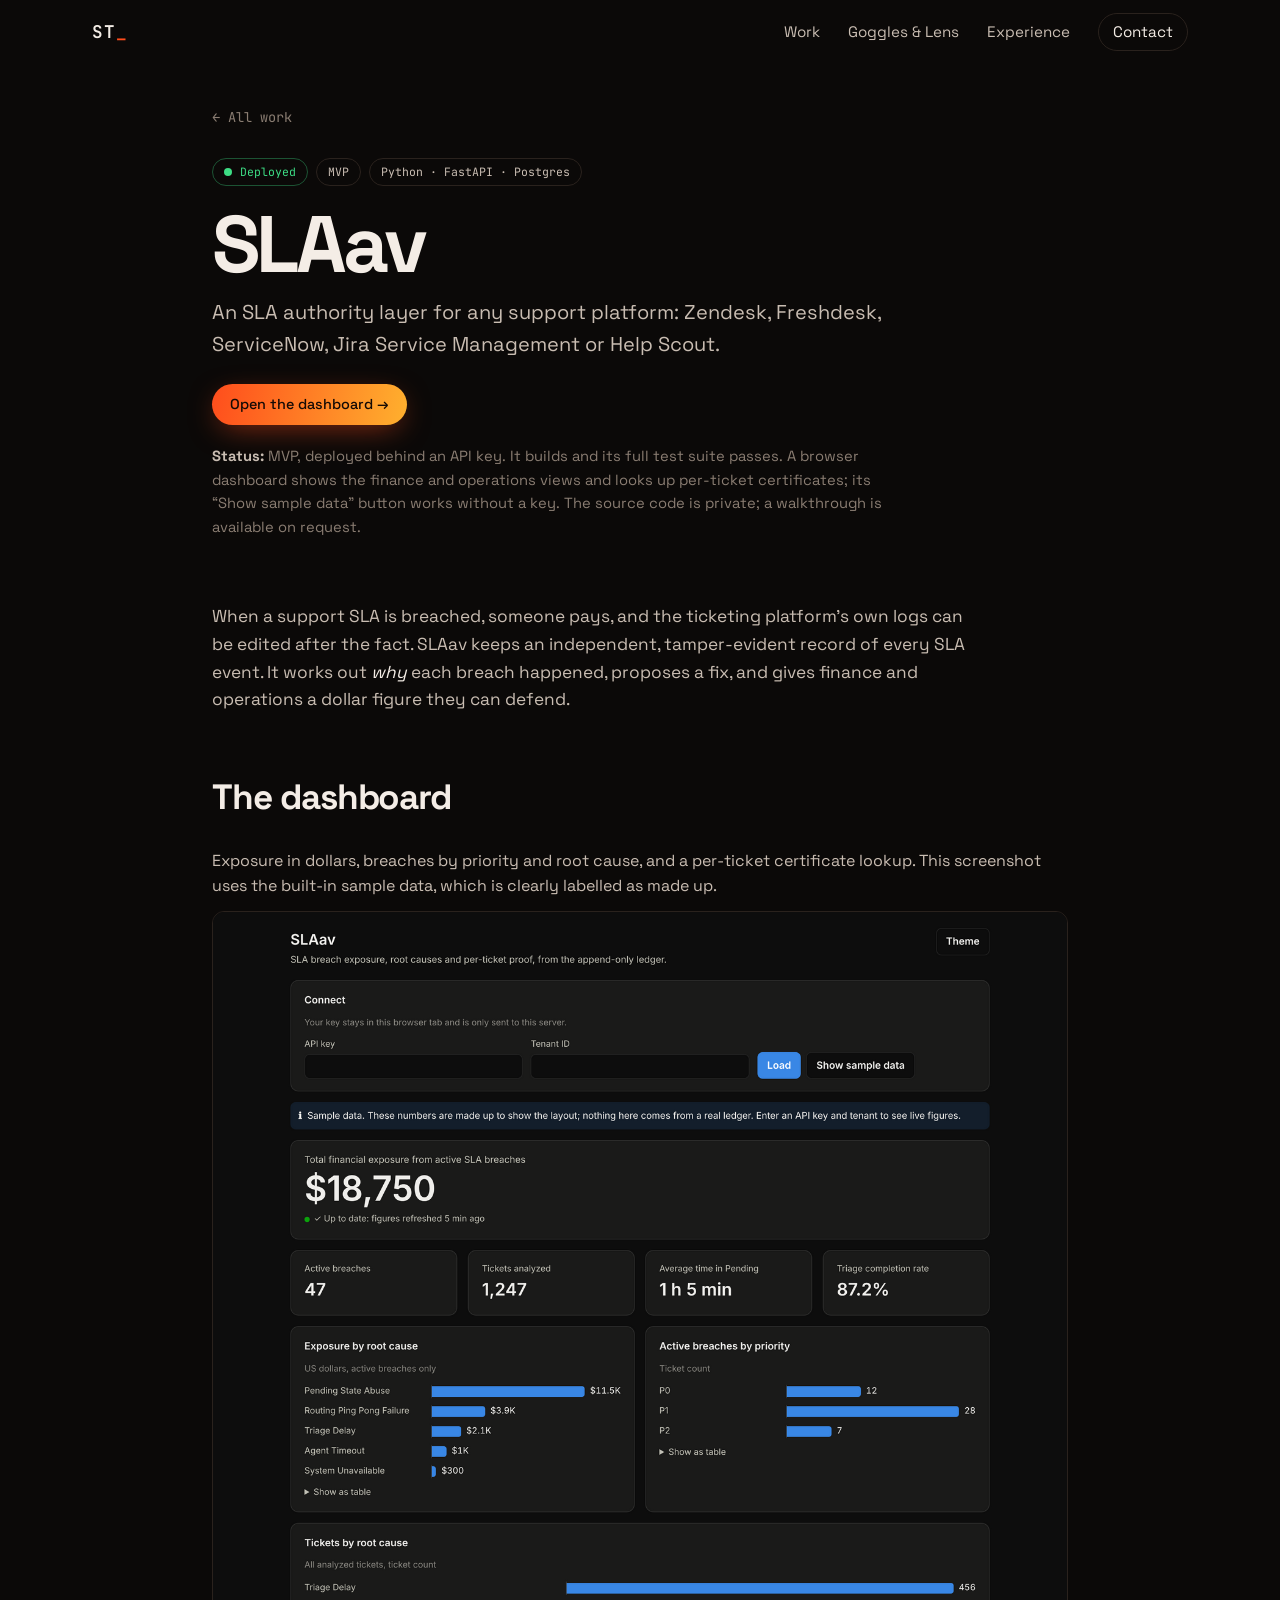
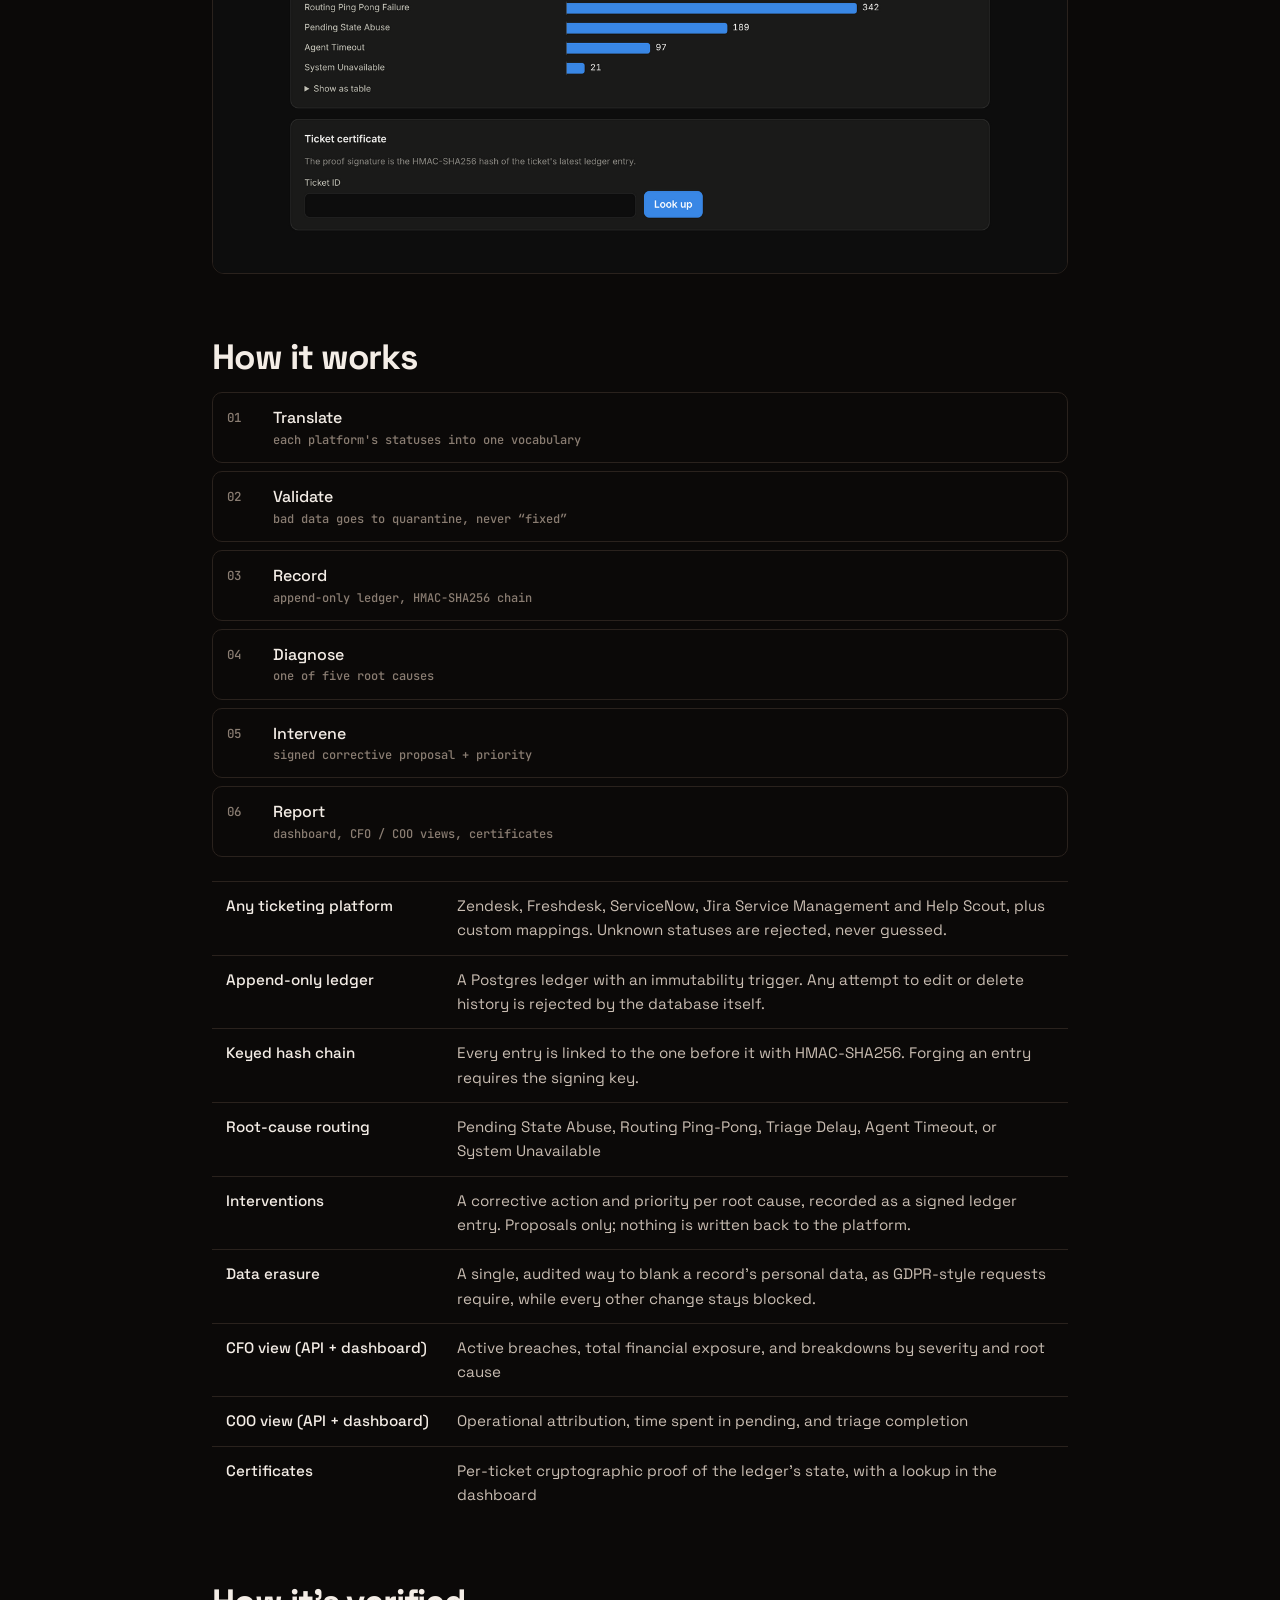
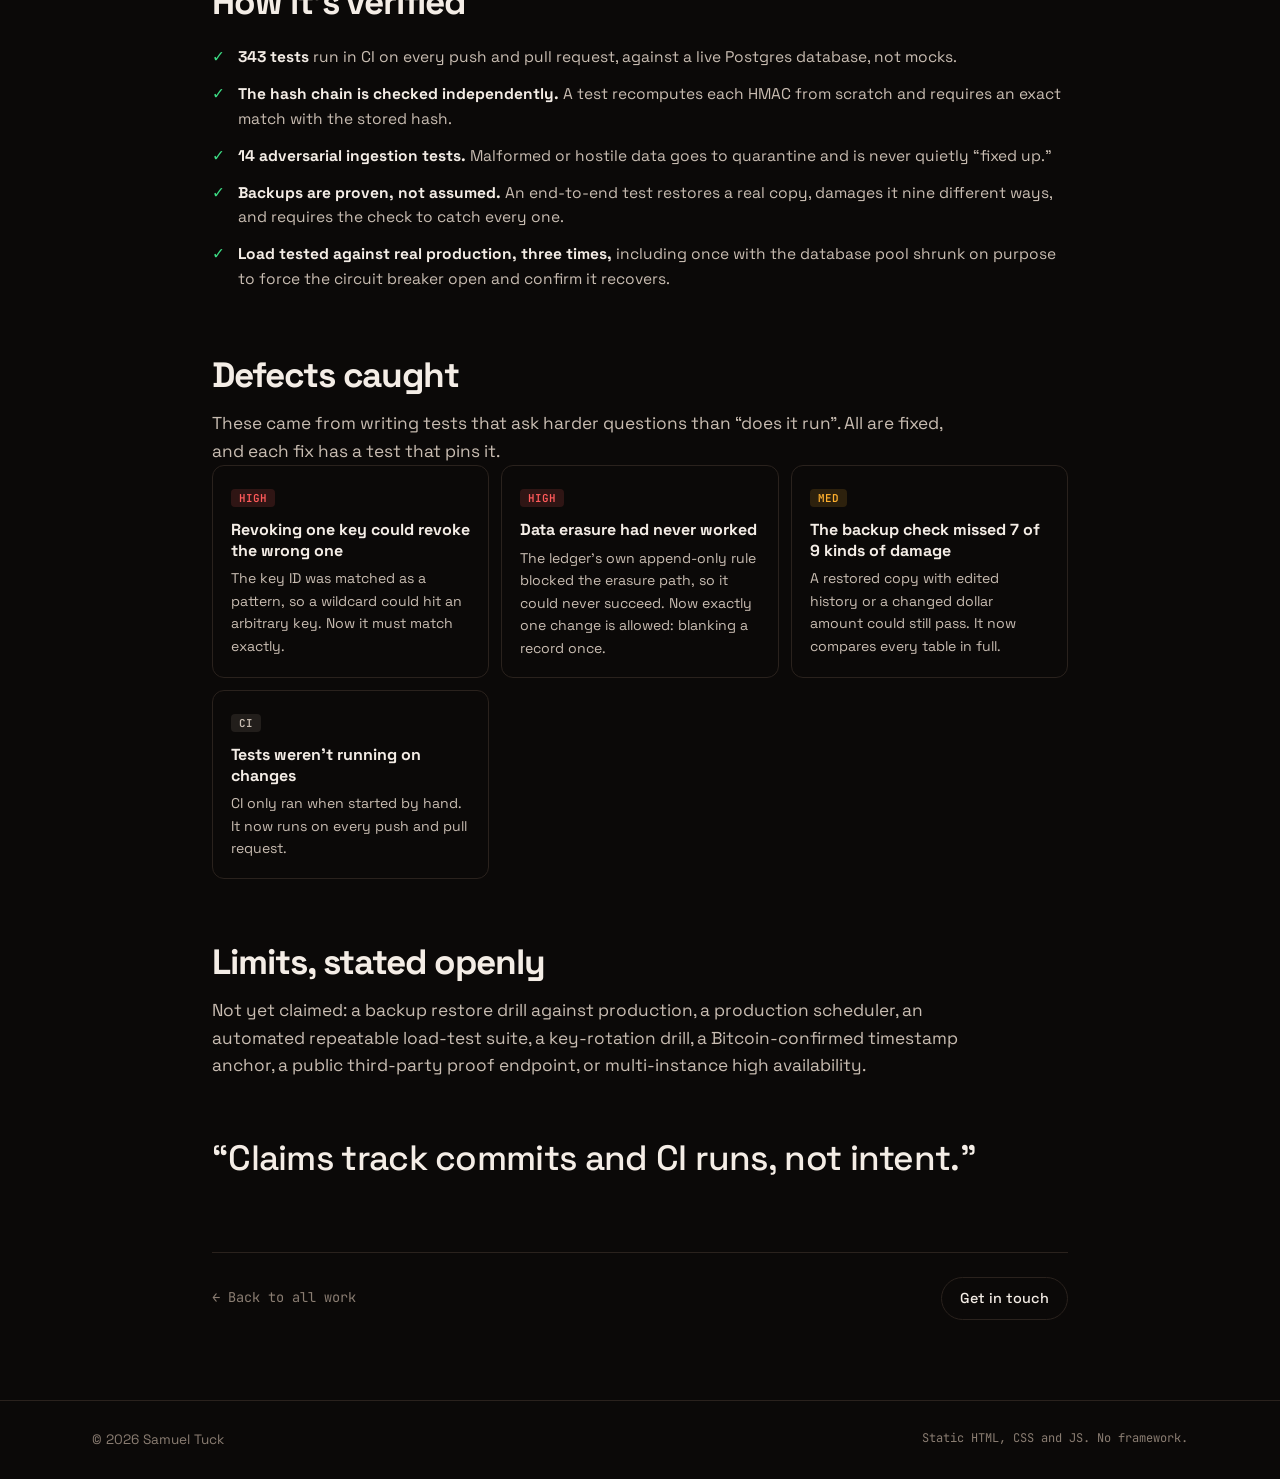
==== commit d1f9dc32: "Apply SLAav handoff: 343 tests, any support platform, dashboard Uses the pre-merge values from the h" ====
--- a/slaav.html
+++ b/slaav.html
@@ -40,11 +40,11 @@
           <span class="tag">Python · FastAPI · Postgres</span>
         </div>
         <h1 class="case-title">SLAav</h1>
-        <p class="lede">An SLA authority layer for any ticketing platform.</p>
+        <p class="lede">An SLA authority layer for any support platform: Zendesk, Freshdesk, ServiceNow, Jira Service Management or Help Scout.</p>
         <div class="cta-row">
           <a class="btn btn-hot btn-sm" href="https://slaav-production-17a9.up.railway.app/dashboard" target="_blank" rel="noopener">Open the dashboard →</a>
         </div>
-        <p class="case-note"><b>Status:</b> MVP, deployed. Live data sits behind an API key; the dashboard's &ldquo;Show sample data&rdquo; button shows the layout without one. The source code is private, and a walkthrough is available on request.</p>
+        <p class="case-note"><b>Status:</b> MVP, deployed behind an API key. It builds and its full test suite passes. A browser dashboard shows the finance and operations views and looks up per-ticket certificates; its &ldquo;Show sample data&rdquo; button works without a key. The source code is private; a walkthrough is available on request.</p>
       </header>
 
       <section class="case-sec">
@@ -79,7 +79,9 @@
             <tr><th>Root-cause routing</th><td>Pending State Abuse, Routing Ping-Pong, Triage Delay, Agent Timeout, or System Unavailable</td></tr>
             <tr><th>Interventions</th><td>A corrective action and priority per root cause, recorded as a signed ledger entry. Proposals only; nothing is written back to the platform.</td></tr>
             <tr><th>Data erasure</th><td>A single, audited way to blank a record's personal data, as GDPR-style requests require, while every other change stays blocked.</td></tr>
-            <tr><th>Dashboard + certificates</th><td>Exposure, breaches and root causes in the browser, plus per-ticket cryptographic proof of the ledger's state</td></tr>
+            <tr><th>CFO view (API + dashboard)</th><td>Active breaches, total financial exposure, and breakdowns by severity and root cause</td></tr>
+            <tr><th>COO view (API + dashboard)</th><td>Operational attribution, time spent in pending, and triage completion</td></tr>
+            <tr><th>Certificates</th><td>Per-ticket cryptographic proof of the ledger's state, with a lookup in the dashboard</td></tr>
           </table>
         </div>
       </section>
@@ -87,7 +89,7 @@
       <section class="case-sec">
         <h2>How it's verified</h2>
         <ul class="proof">
-          <li><b>330 tests</b> run in CI against a live Postgres database on every push and pull request, not mocks.</li>
+          <li><b>343 tests</b> run in CI on every push and pull request, against a live Postgres database, not mocks.</li>
           <li><b>The hash chain is checked independently.</b> A test recomputes each HMAC from scratch and requires an exact match with the stored hash.</li>
           <li><b>14 adversarial ingestion tests.</b> Malformed or hostile data goes to quarantine and is never quietly &ldquo;fixed up.&rdquo;</li>
           <li><b>Backups are proven, not assumed.</b> An end-to-end test restores a real copy, damages it nine different ways, and requires the check to catch every one.</li>
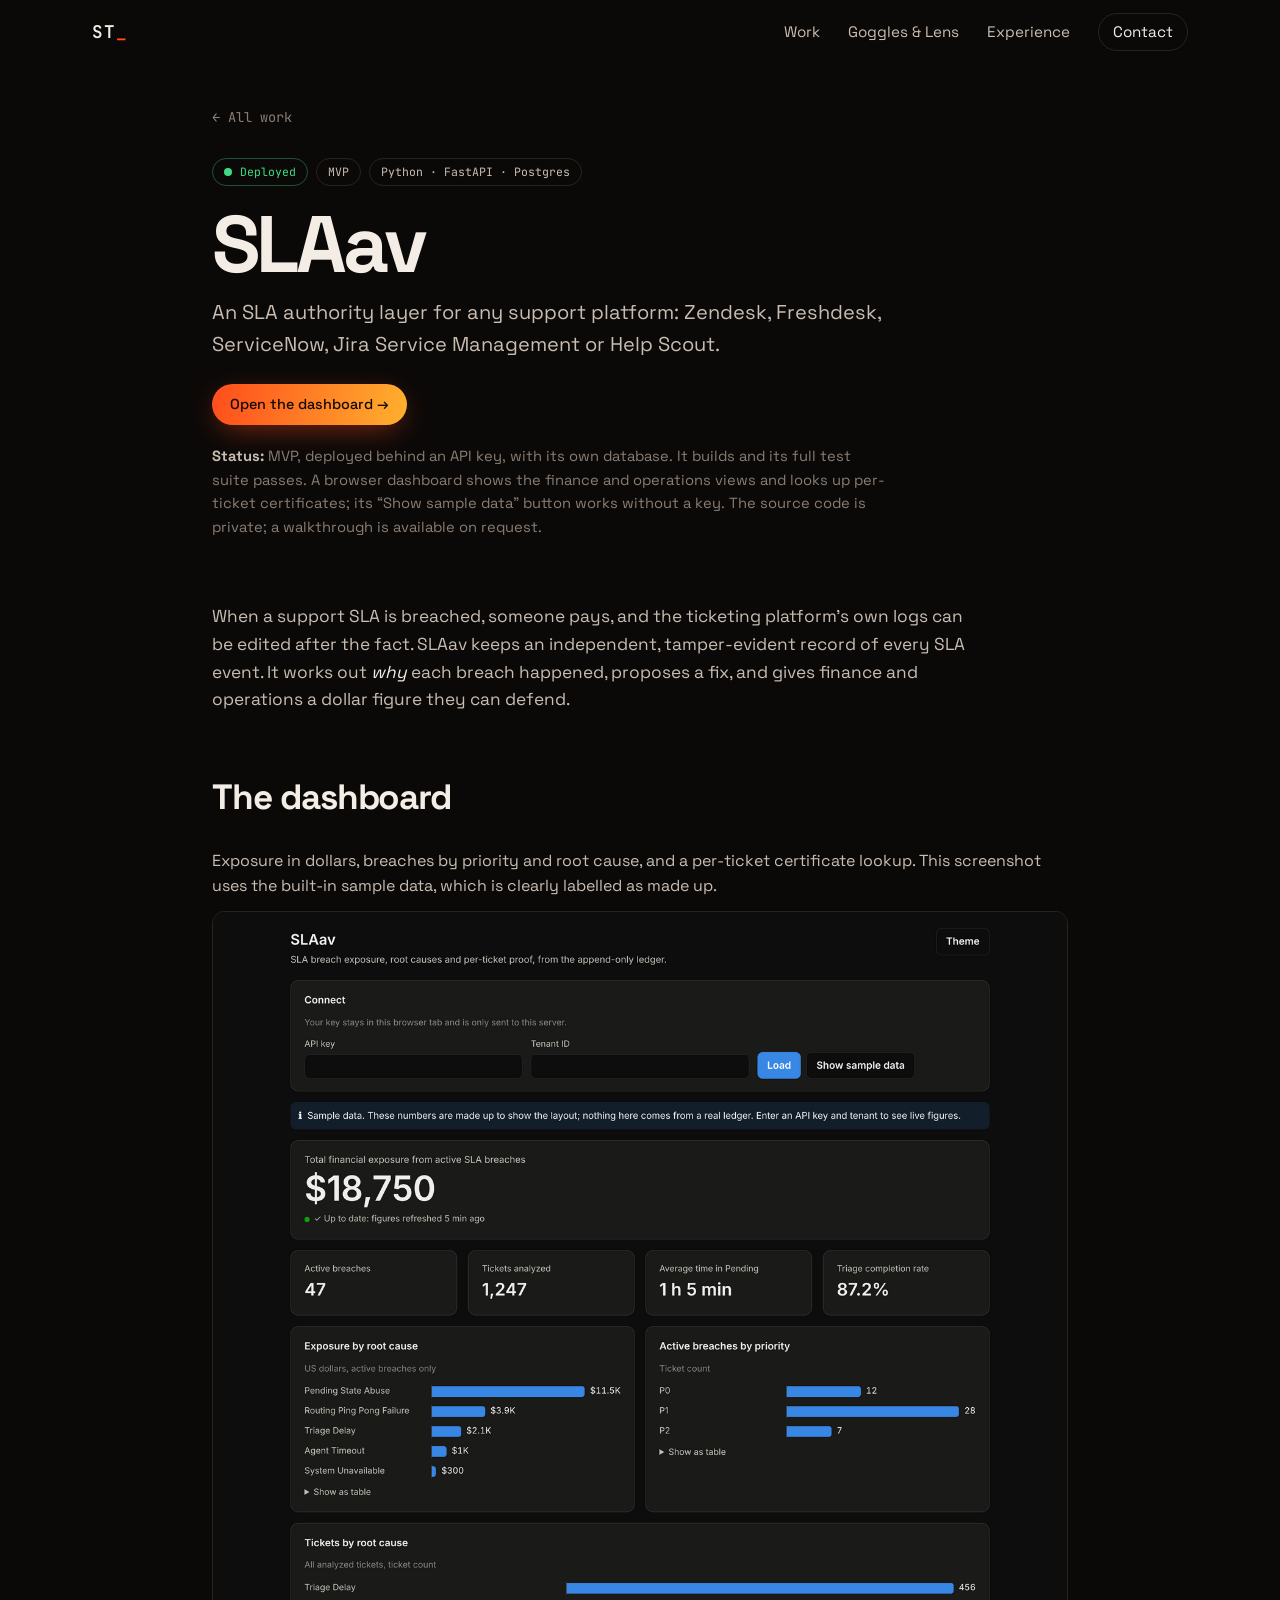
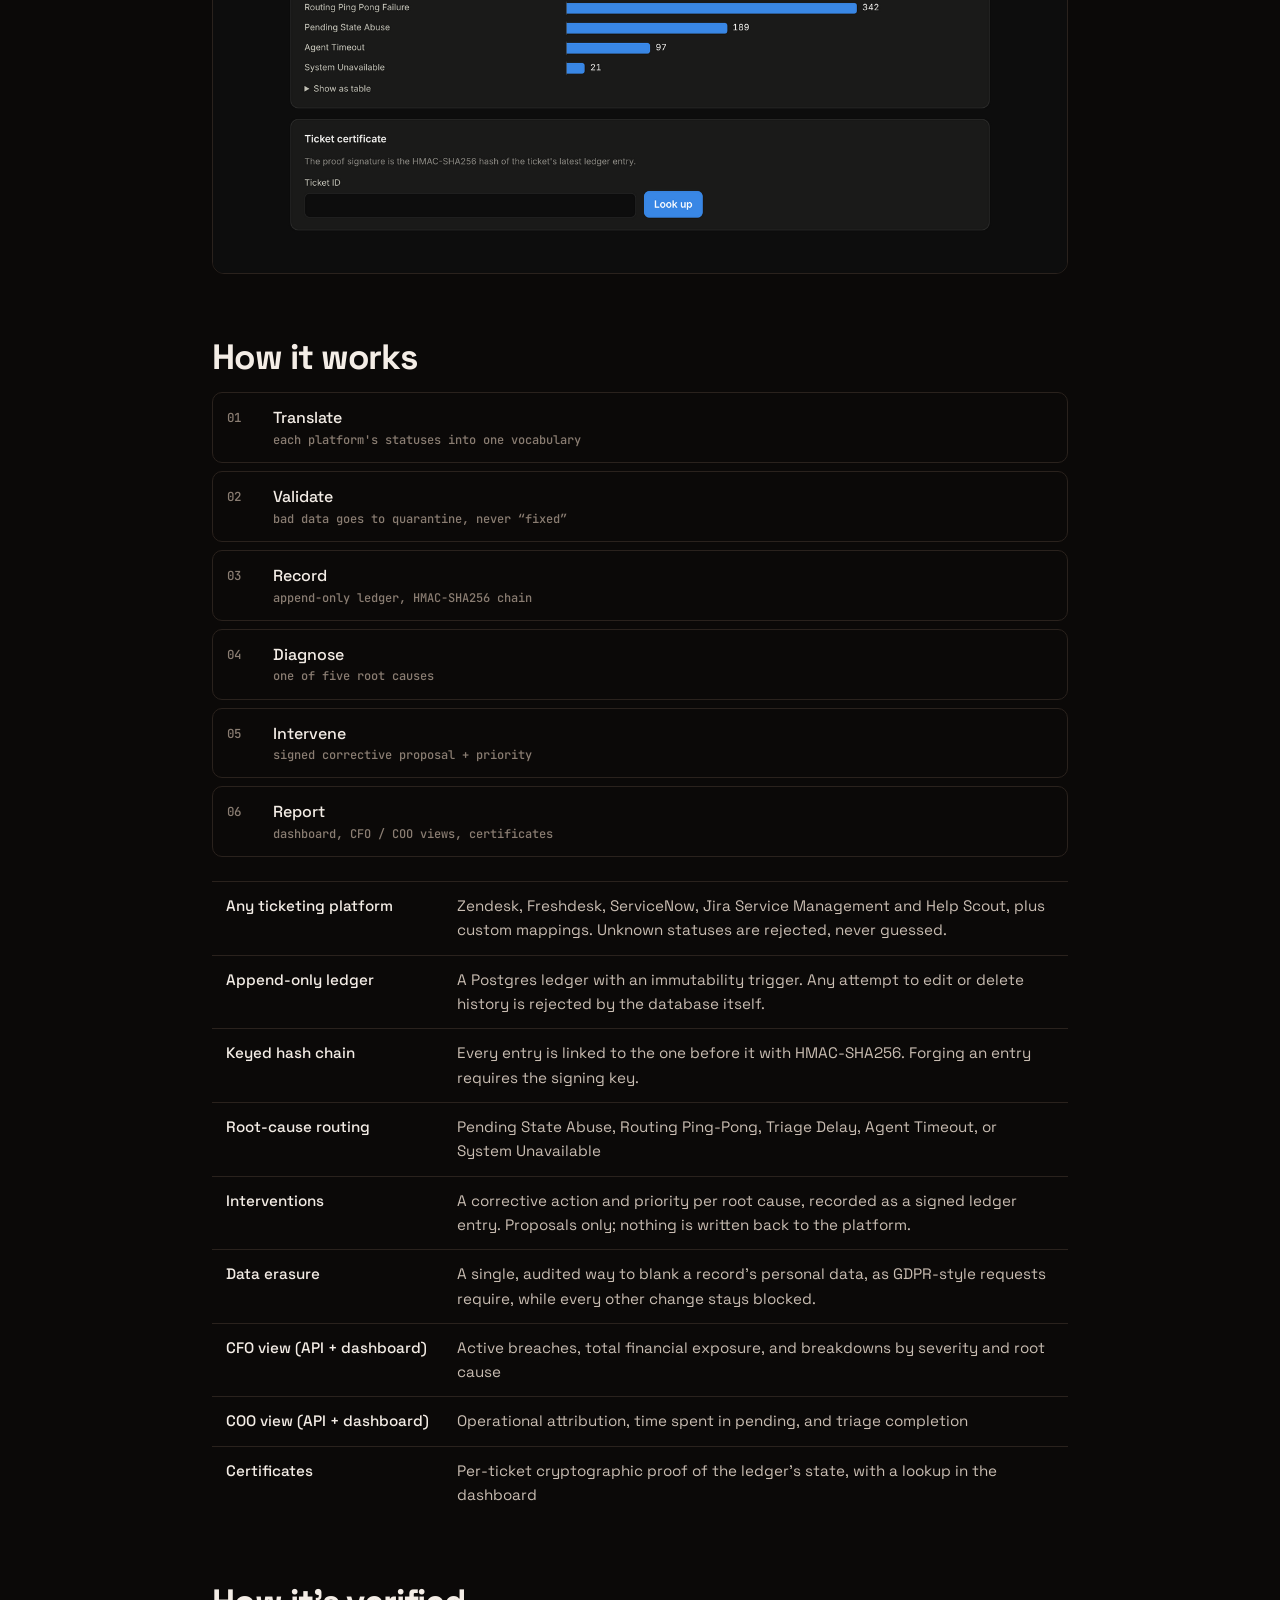
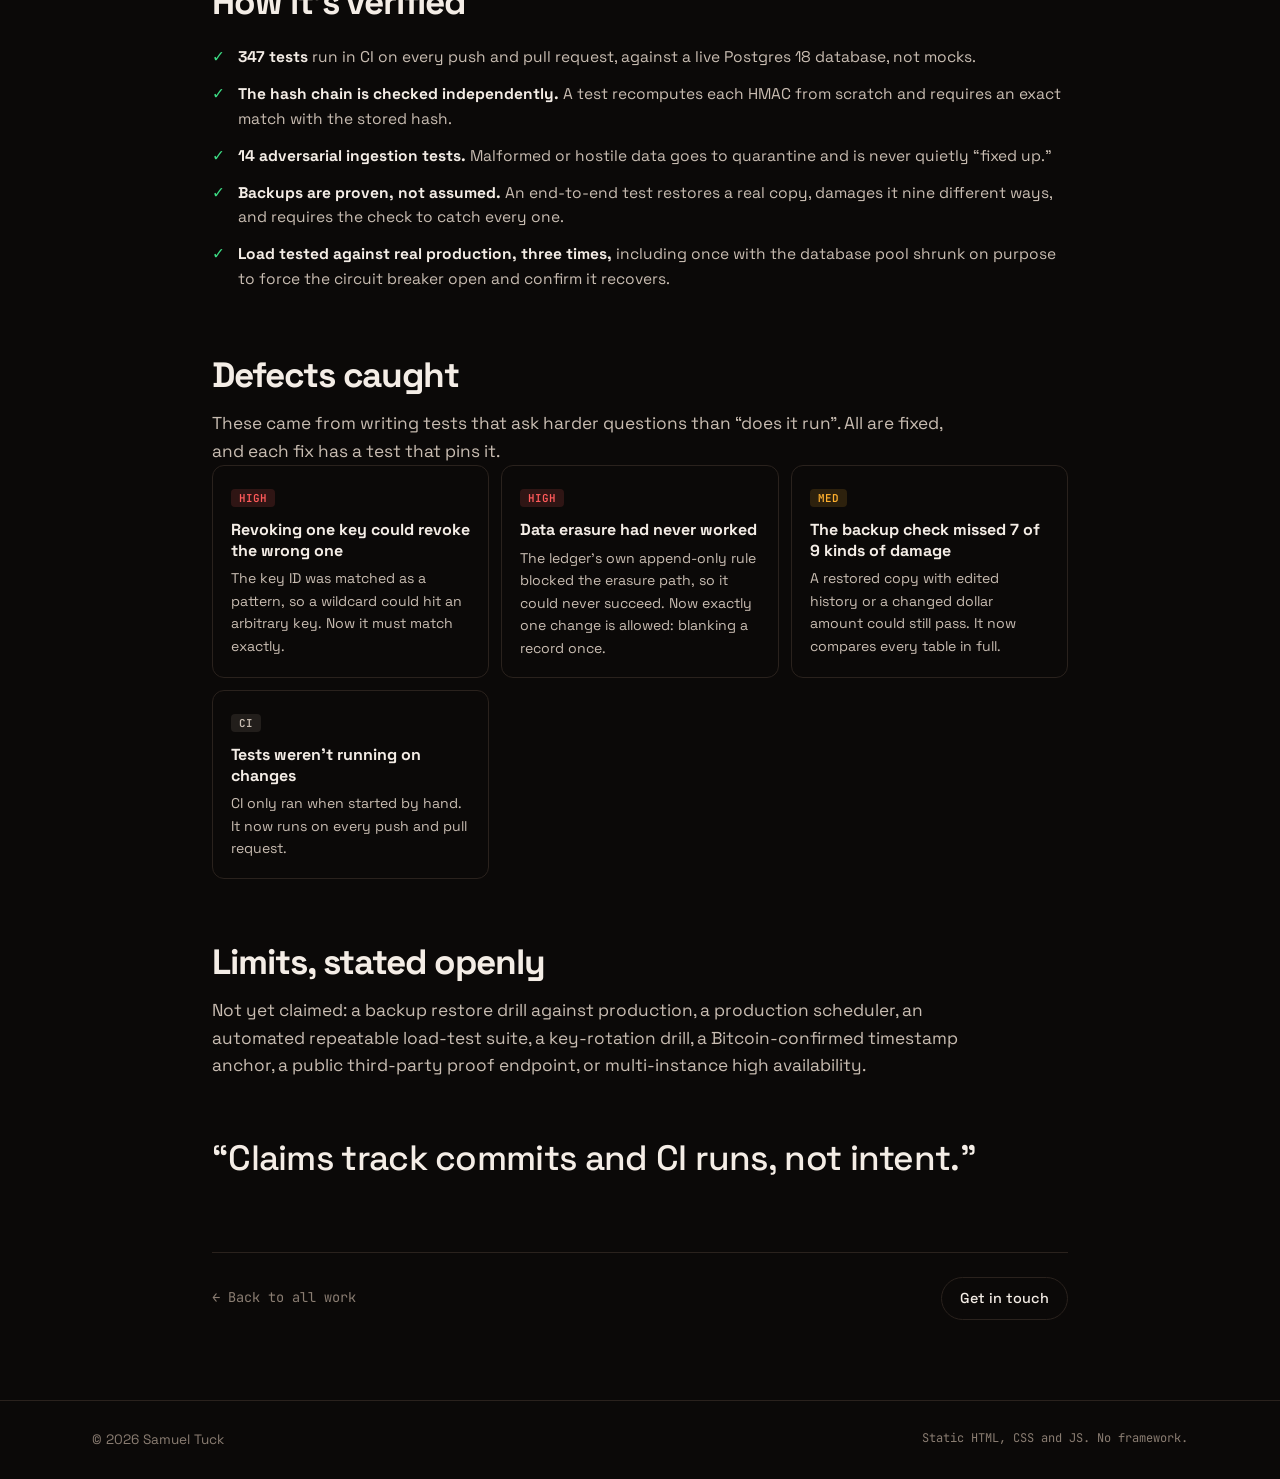
==== commit 897f6348: "SLAav: 347 tests on Postgres 18, own database SLAav PR #11 merged; main CI shows 347 passed on Postg" ====
--- a/slaav.html
+++ b/slaav.html
@@ -44,7 +44,7 @@
         <div class="cta-row">
           <a class="btn btn-hot btn-sm" href="https://slaav-production-17a9.up.railway.app/dashboard" target="_blank" rel="noopener">Open the dashboard →</a>
         </div>
-        <p class="case-note"><b>Status:</b> MVP, deployed behind an API key. It builds and its full test suite passes. A browser dashboard shows the finance and operations views and looks up per-ticket certificates; its &ldquo;Show sample data&rdquo; button works without a key. The source code is private; a walkthrough is available on request.</p>
+        <p class="case-note"><b>Status:</b> MVP, deployed behind an API key, with its own database. It builds and its full test suite passes. A browser dashboard shows the finance and operations views and looks up per-ticket certificates; its &ldquo;Show sample data&rdquo; button works without a key. The source code is private; a walkthrough is available on request.</p>
       </header>
 
       <section class="case-sec">
@@ -89,7 +89,7 @@
       <section class="case-sec">
         <h2>How it's verified</h2>
         <ul class="proof">
-          <li><b>343 tests</b> run in CI on every push and pull request, against a live Postgres database, not mocks.</li>
+          <li><b>347 tests</b> run in CI on every push and pull request, against a live Postgres 18 database, not mocks.</li>
           <li><b>The hash chain is checked independently.</b> A test recomputes each HMAC from scratch and requires an exact match with the stored hash.</li>
           <li><b>14 adversarial ingestion tests.</b> Malformed or hostile data goes to quarantine and is never quietly &ldquo;fixed up.&rdquo;</li>
           <li><b>Backups are proven, not assumed.</b> An end-to-end test restores a real copy, damages it nine different ways, and requires the check to catch every one.</li>
